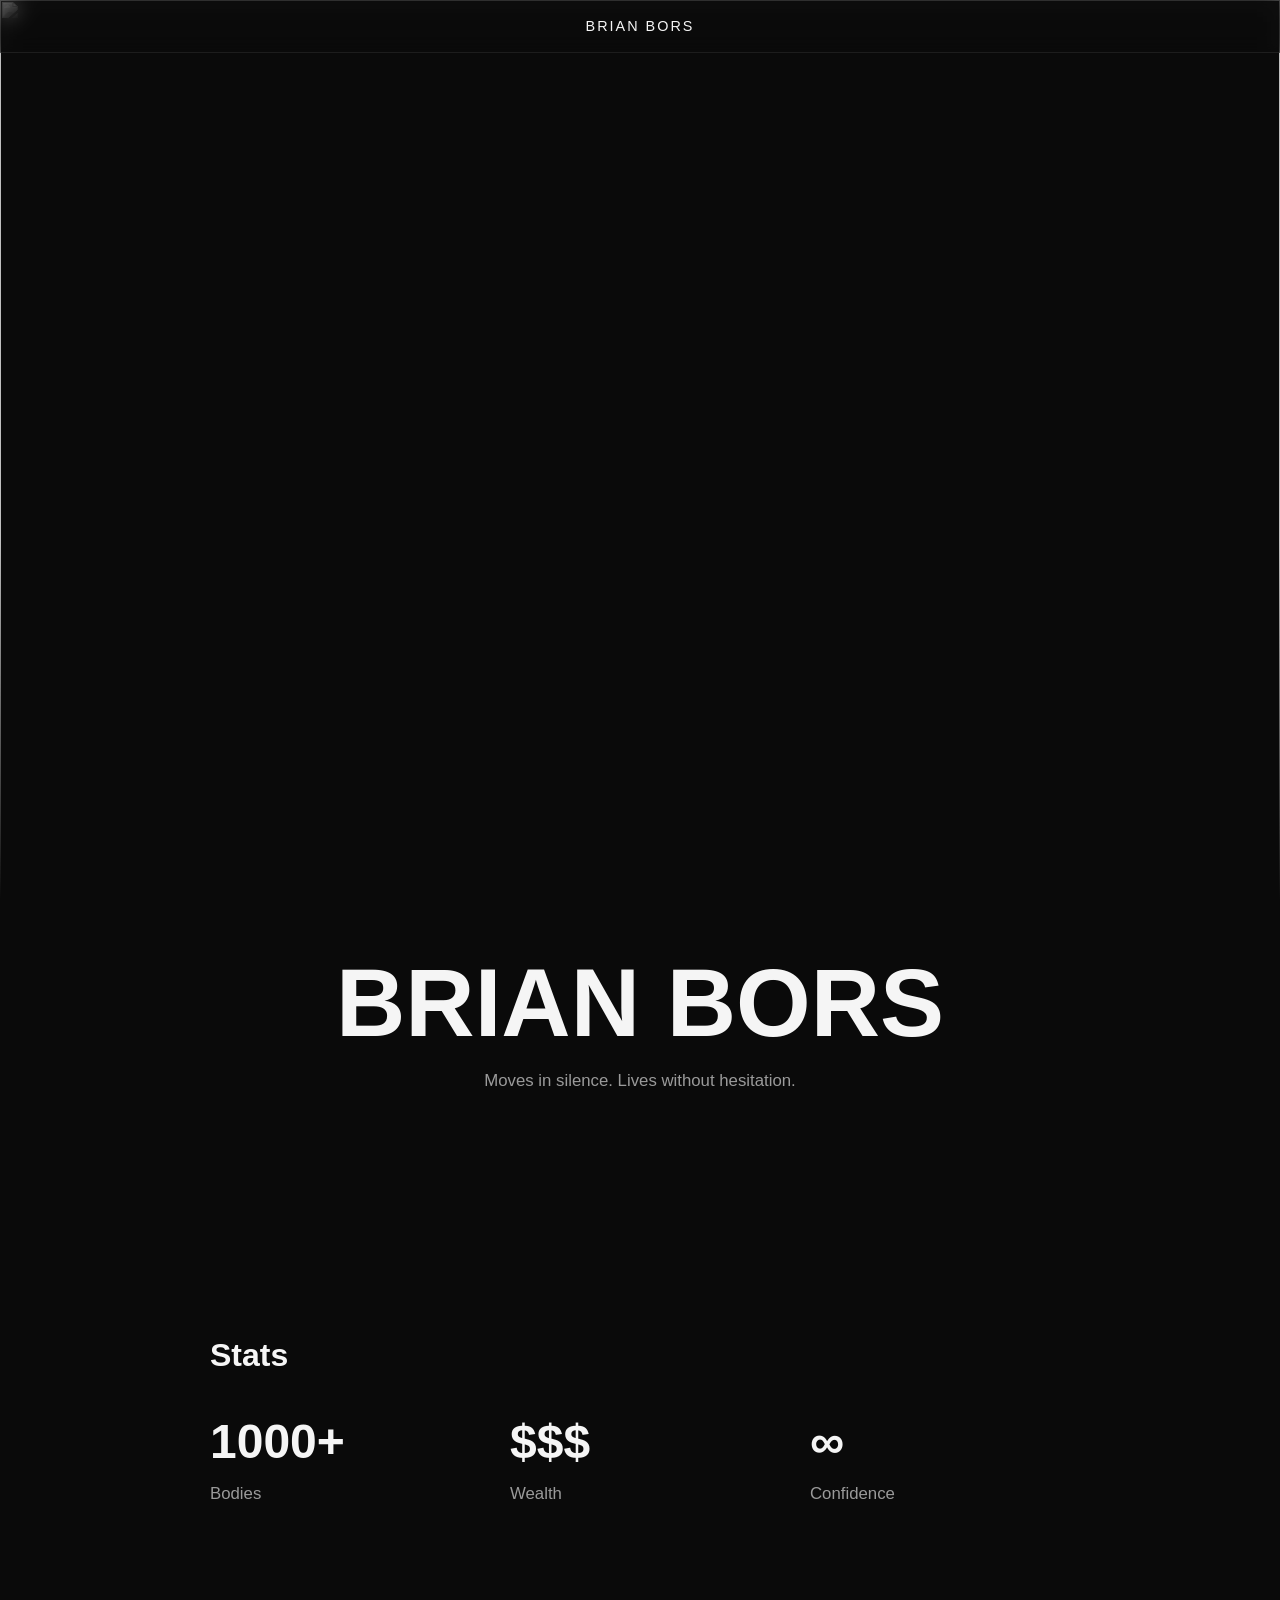
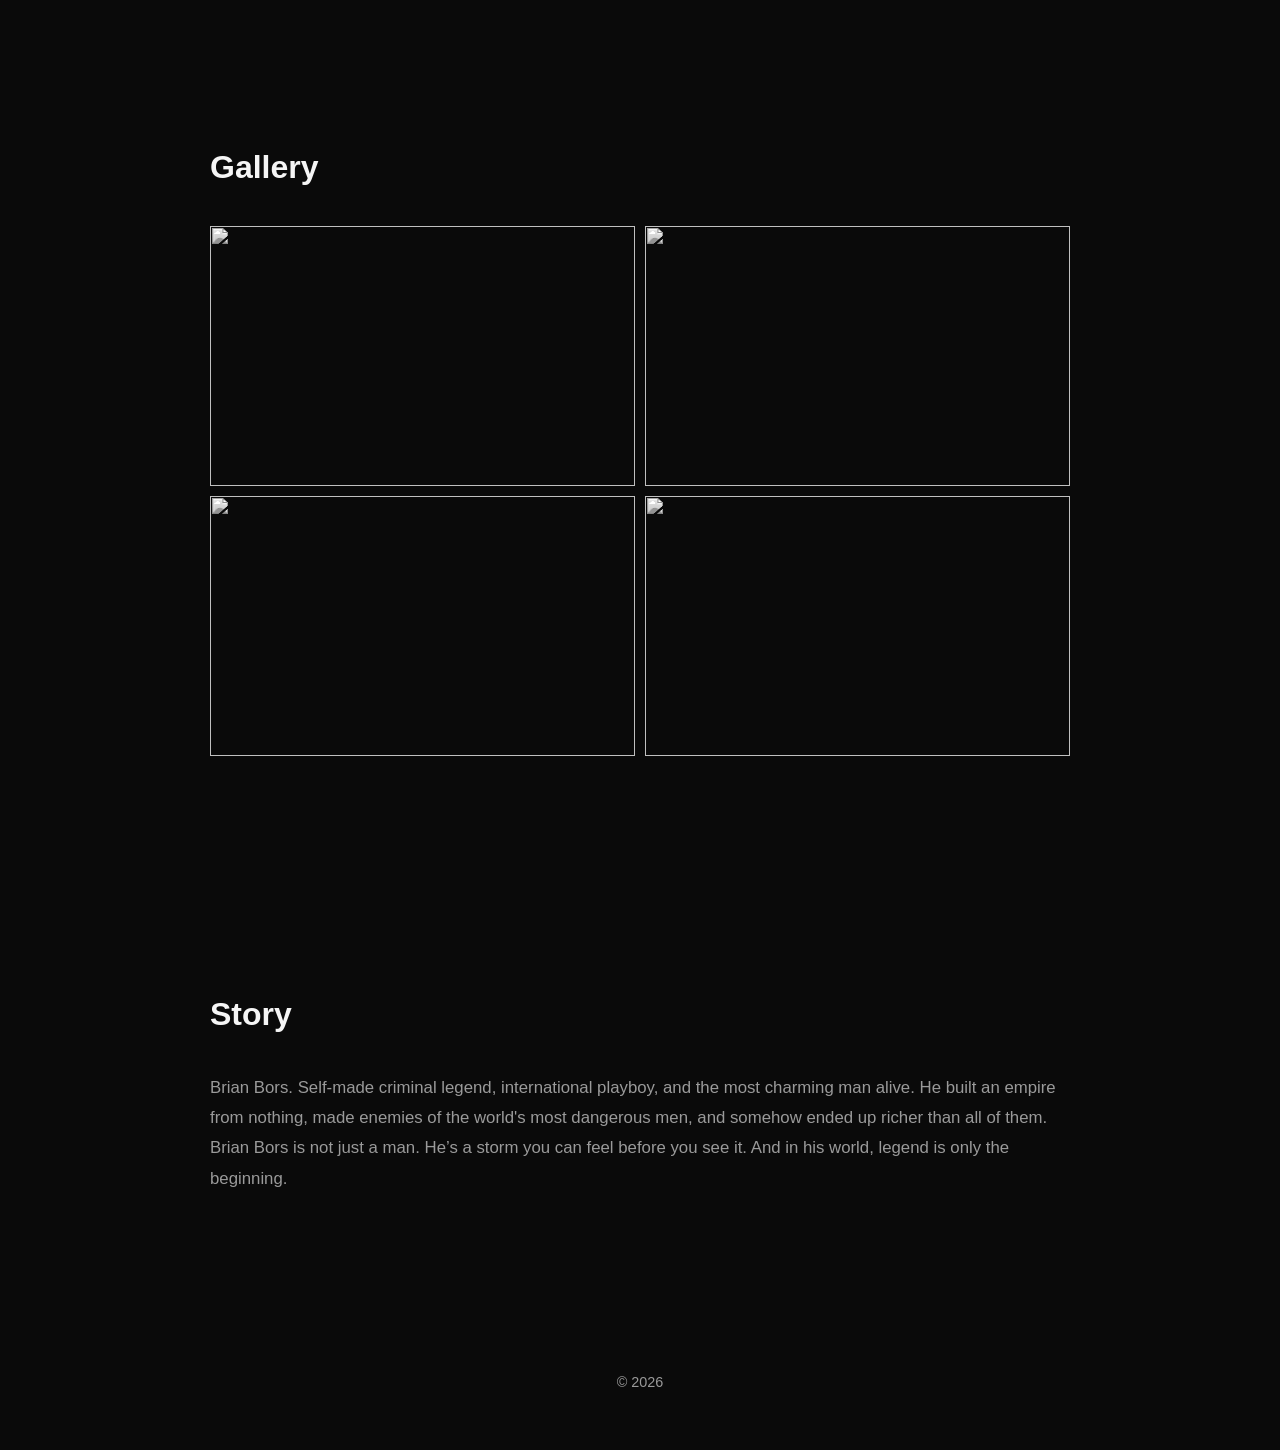
==== index.html @ 4ad748c4 "Update index.html" ====
<!DOCTYPE html>
<html lang="en">
<head>
  <meta charset="UTF-8" />
  <meta name="viewport" content="width=device-width, initial-scale=1.0"/>
  <title>Brian Bors</title>

  <style>
    :root {
      --bg: #0a0a0a;
      --text: #f5f5f5;
      --muted: #9a9a9a;
      --line: rgba(255,255,255,0.08);
    }

    * {
      box-sizing: border-box;
      margin: 0;
      padding: 0;
    }

    body {
      font-family: Arial, sans-serif;
      background: var(--bg);
      color: var(--text);
      overflow-x: hidden;
    }

    header {
      position: fixed;
      width: 100%;
      top: 0;
      left: 0;
      padding: 18px;
      border-bottom: 1px solid var(--line);
      background: rgba(10,10,10,0.6);
      backdrop-filter: blur(10px);
      z-index: 10;
      text-align: center;
      letter-spacing: 2px;
      font-size: 0.9rem;
    }

    section {
      padding: 120px 20px;
      max-width: 900px;
      margin: auto;
    }

    h1 {
      font-size: clamp(3rem, 8vw, 6rem);
      line-height: 0.9;
      text-align: center;
    }

    h2 {
      font-size: 2rem;
      margin-bottom: 40px;
    }

    p {
      color: var(--muted);
      line-height: 1.8;
      font-size: 1.05rem;
    }

    /* TOP IMAGE */

    .top-image {
      width: 100%;
      height: 100vh;
      overflow: hidden;
      position: relative;
    }

    .top-image img {
      width: 100%;
      height: 100%;
      object-fit: cover;
      filter: grayscale(100%);
      transform: scale(1.1);
      animation: slowZoom 10s ease forwards;
    }

    @keyframes slowZoom {
      to {
        transform: scale(1);
      }
    }

    .top-overlay {
      position: absolute;
      inset: 0;
      background: linear-gradient(to bottom, transparent 60%, #0a0a0a 100%);
    }

    /* HERO TEXT */

    .hero {
      text-align: center;
      padding-top: 60px;
    }

    .hero p {
      max-width: 500px;
      margin: 20px auto 0;
    }

    /* STATS */

    .stats {
      display: flex;
      justify-content: space-between;
      flex-wrap: wrap;
      gap: 40px;
    }

    .stat {
      flex: 1;
      min-width: 200px;
    }

    .stat h3 {
      font-size: 3rem;
      margin-bottom: 10px;
    }

    /* GALLERY */

    .gallery {
      display: grid;
      grid-template-columns: repeat(2, 1fr);
      gap: 10px;
    }

    .gallery img {
      width: 100%;
      height: 260px;
      object-fit: cover;
      filter: grayscale(100%);
      transition: transform 0.6s ease;
    }

    .gallery img:hover {
      transform: scale(1.05);
    }

    footer {
      text-align: center;
      padding: 60px 20px;
      color: var(--muted);
      font-size: 0.9rem;
    }

    /* SCROLL ANIMATIONS */

    .reveal {
      opacity: 0;
      transform: translateY(80px) scale(0.95);
      transition: all 1s cubic-bezier(0.2, 0.8, 0.2, 1);
    }

    .reveal.active {
      opacity: 1;
      transform: translateY(0) scale(1);
    }

  </style>
</head>
<body>

<header>
  BRIAN BORS
</header>

<!-- FULLSCREEN IMAGE FIRST -->
<div class="top-image">
  <img src="images/profile.jpg" alt="">
  <div class="top-overlay"></div>
</div>

<section class="hero">
  <h1>BRIAN BORS</h1>
  <p>
    Moves in silence. Lives without hesitation.
  </p>
</section>

<section class="reveal">
  <h2>Stats</h2>
  <div class="stats">
    <div class="stat">
      <h3>1000+</h3>
      <p>Bodies</p>
    </div>
    <div class="stat">
      <h3>$$$</h3>
      <p>Wealth</p>
    </div>
    <div class="stat">
      <h3>∞</h3>
      <p>Confidence</p>
    </div>
  </div>
</section>

<section class="reveal">
  <h2>Gallery</h2>
  <div class="gallery">
    <img src="images/img1.jpg">
    <img src="images/img2.jpg">
    <img src="images/img3.jpg">
    <img src="images/img4.jpg">
  </div>
</section>

<section class="reveal">
  <h2>Story</h2>
  <p>
    Brian Bors. Self-made criminal legend, international playboy, and the most charming man alive.
    He built an empire from nothing, made enemies of the world's most dangerous men, and somehow ended up richer than all of them.
    Brian Bors is not just a man. He’s a storm you can feel before you see it. And in his world, legend is only the beginning.
  </p>
</section>

<footer>
  © 2026
</footer>

<script>
  const reveals = document.querySelectorAll(".reveal");

  function revealOnScroll() {
    const triggerBottom = window.innerHeight * 0.85;

    reveals.forEach(el => {
      const rect = el.getBoundingClientRect();

      if (rect.top < triggerBottom) {
        el.classList.add("active");
      }
    });
  }

  window.addEventListener("scroll", revealOnScroll);
  revealOnScroll();
</script>

</body>
</html>
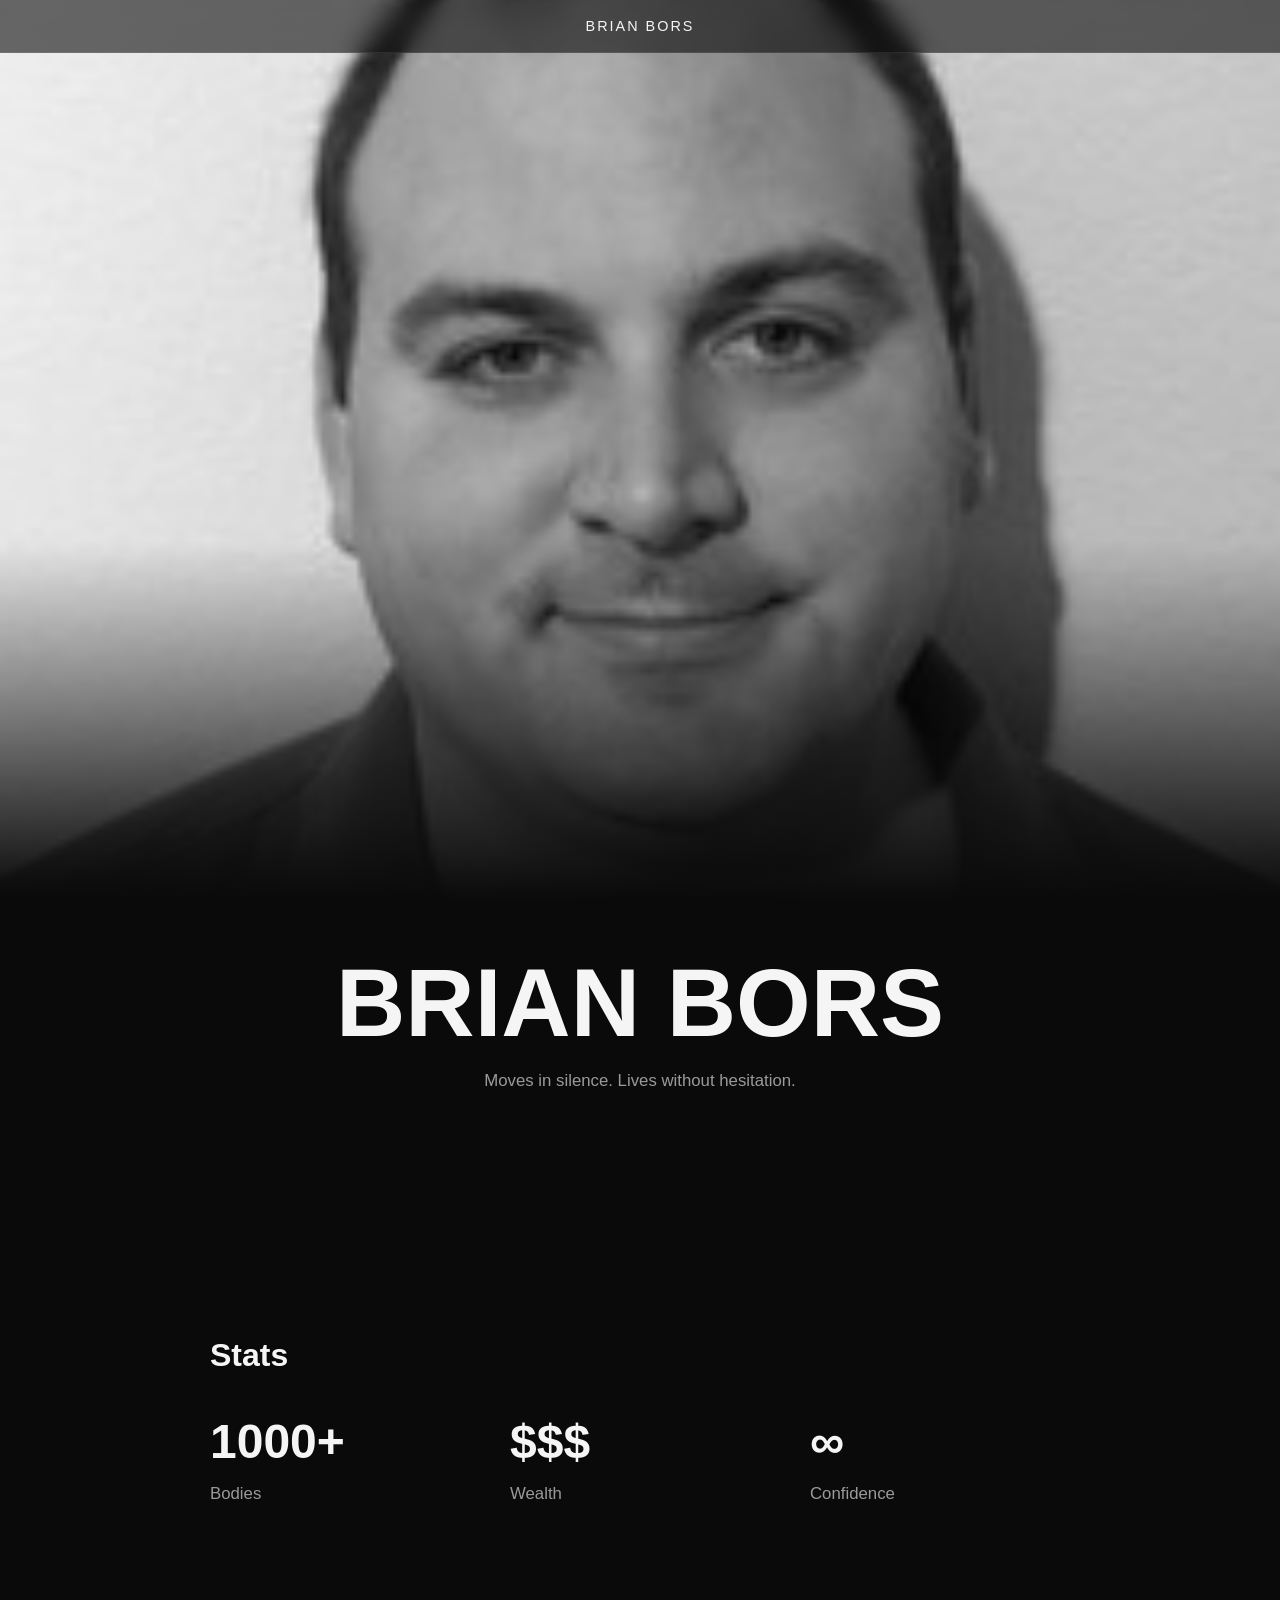
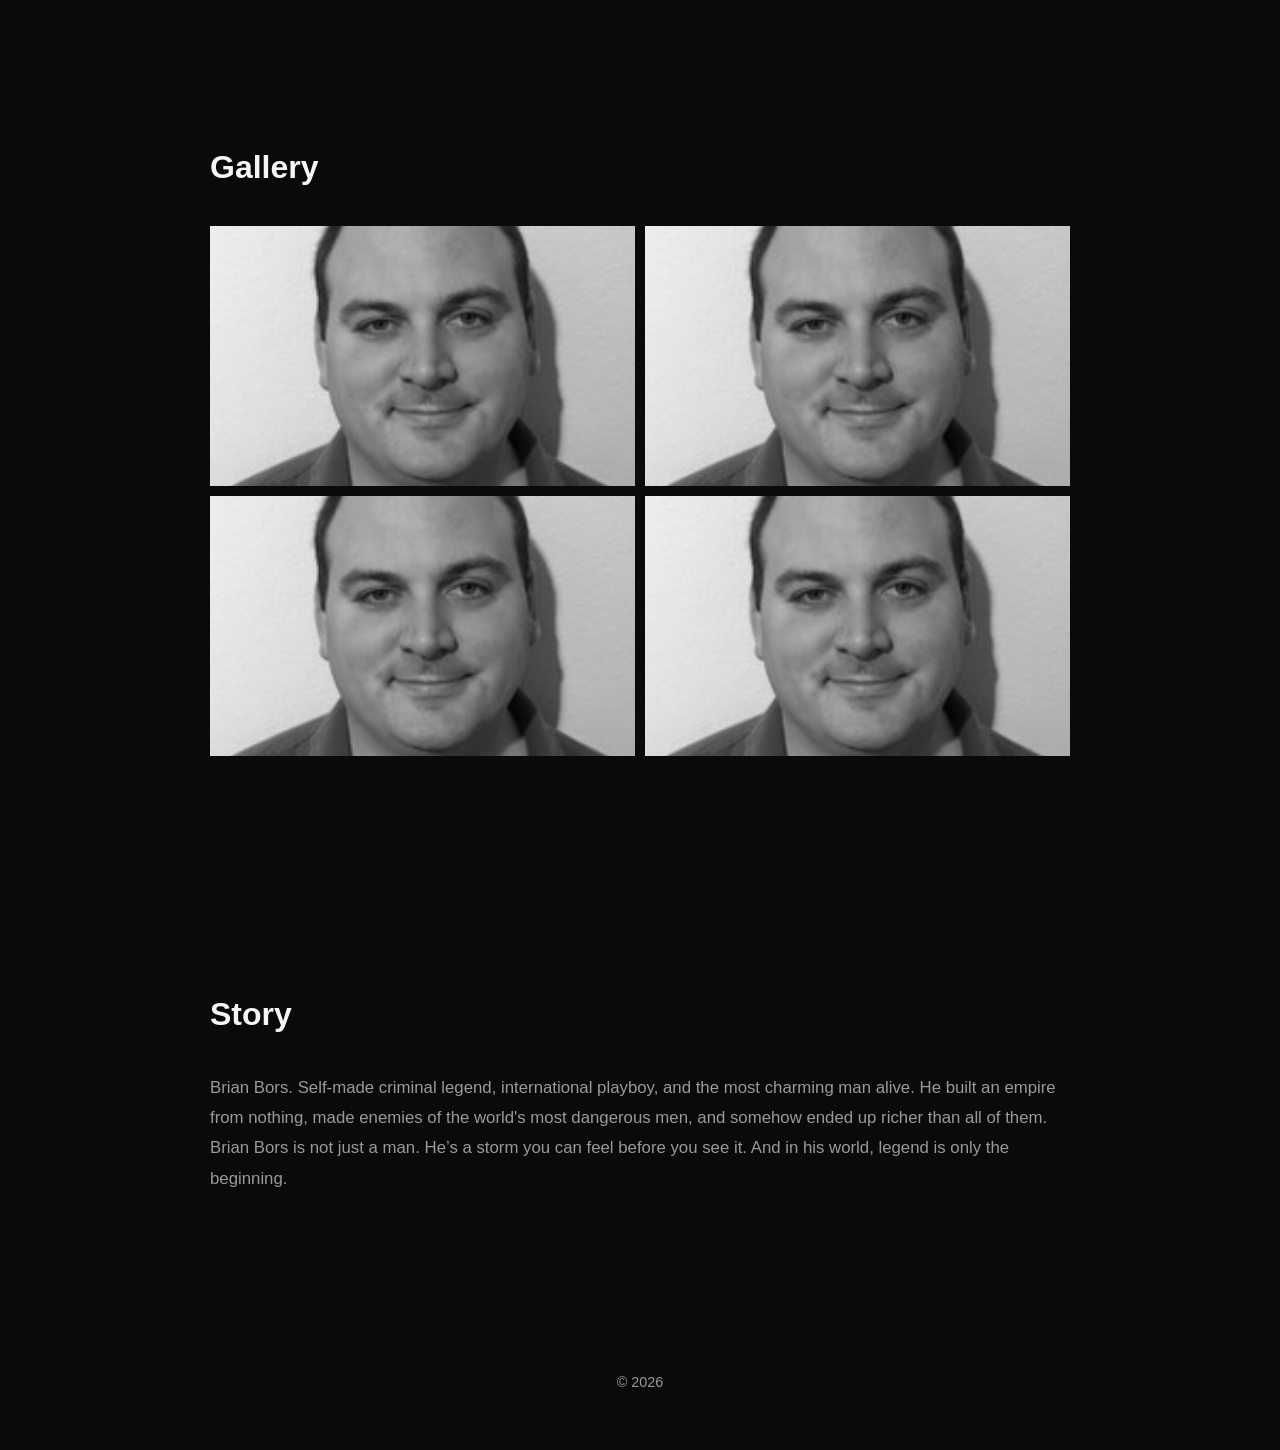
==== commit 3d679fb3: "Update index.html" ====
--- a/index.html
+++ b/index.html
@@ -175,7 +175,7 @@
 
 <!-- FULLSCREEN IMAGE FIRST -->
 <div class="top-image">
-  <img src="images/profile.jpg" alt="">
+  <img src="profile.jpg" alt="">
   <div class="top-overlay"></div>
 </div>
 
@@ -207,10 +207,10 @@
 <section class="reveal">
   <h2>Gallery</h2>
   <div class="gallery">
-    <img src="images/img1.jpg">
-    <img src="images/img2.jpg">
-    <img src="images/img3.jpg">
-    <img src="images/img4.jpg">
+    <img src="img1.jpg">
+    <img src="img2.jpg">
+    <img src="img3.jpg">
+    <img src="img4.jpg">
   </div>
 </section>
 
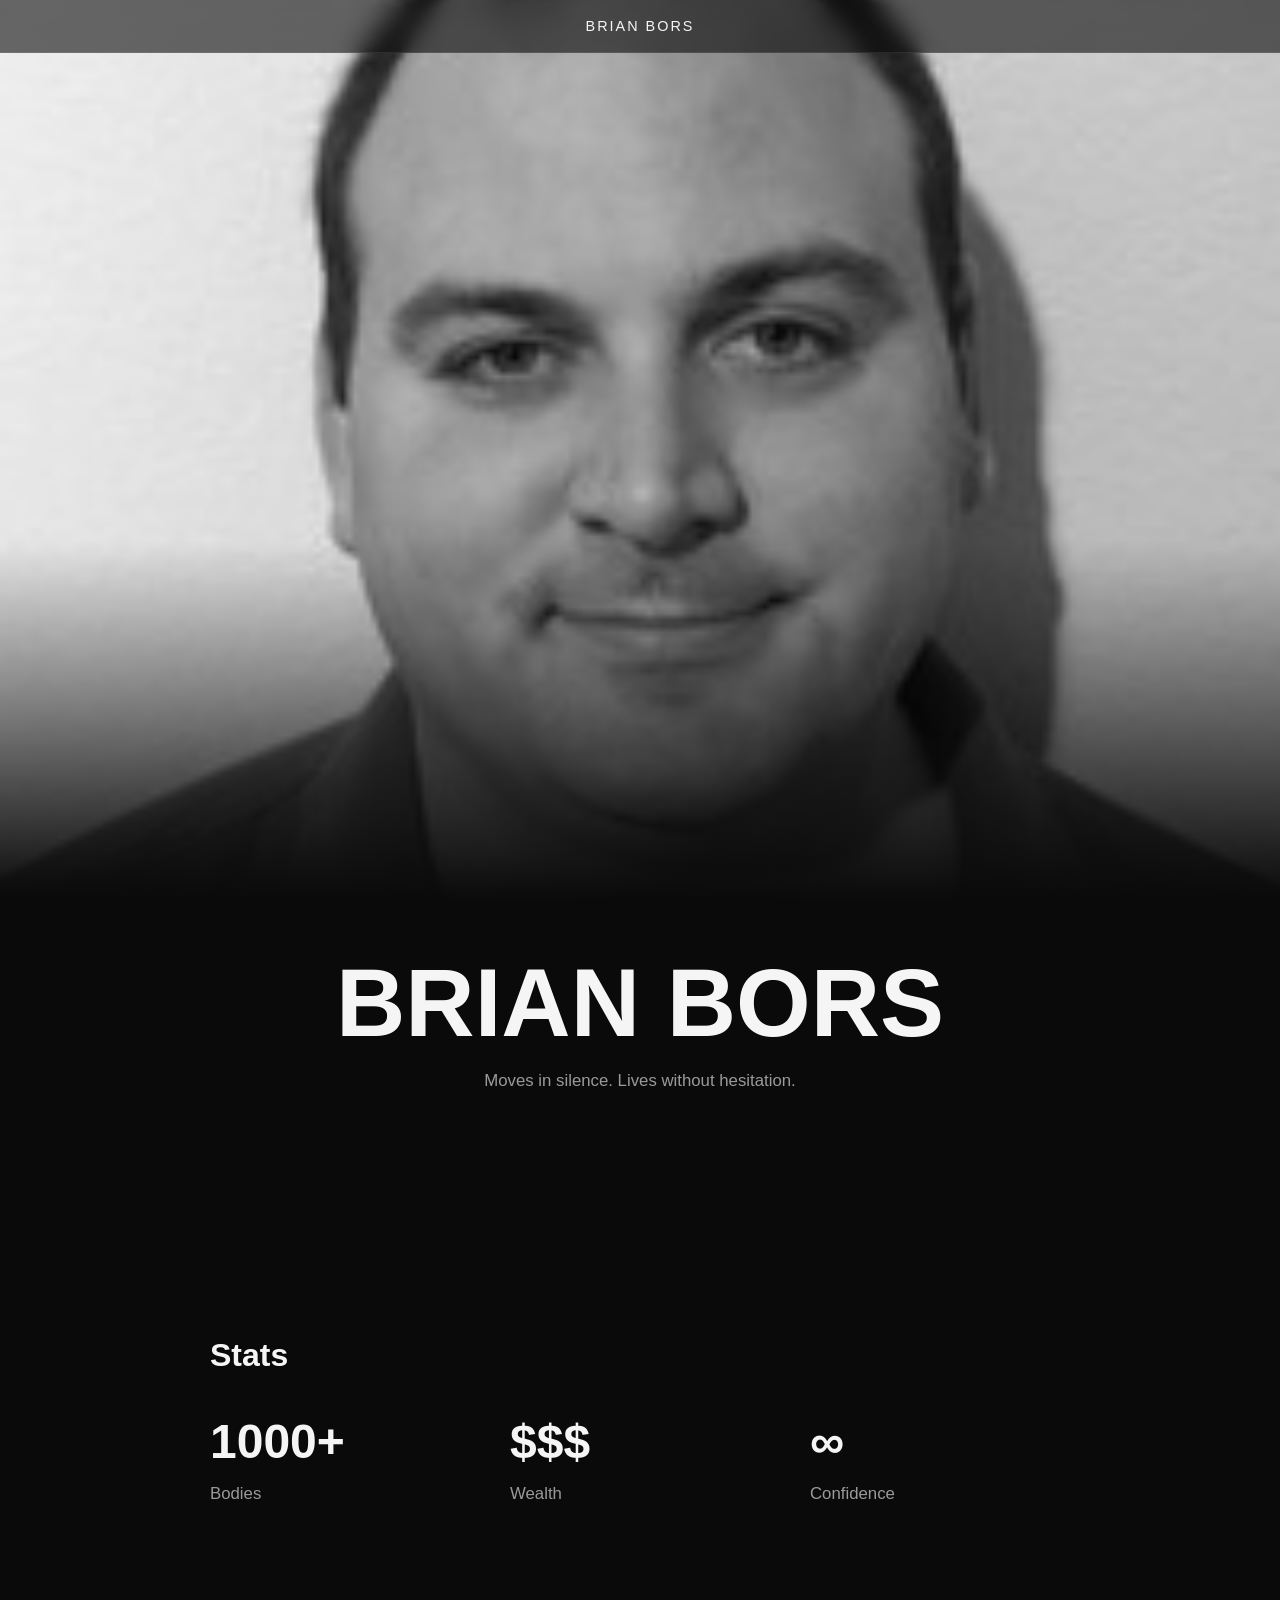
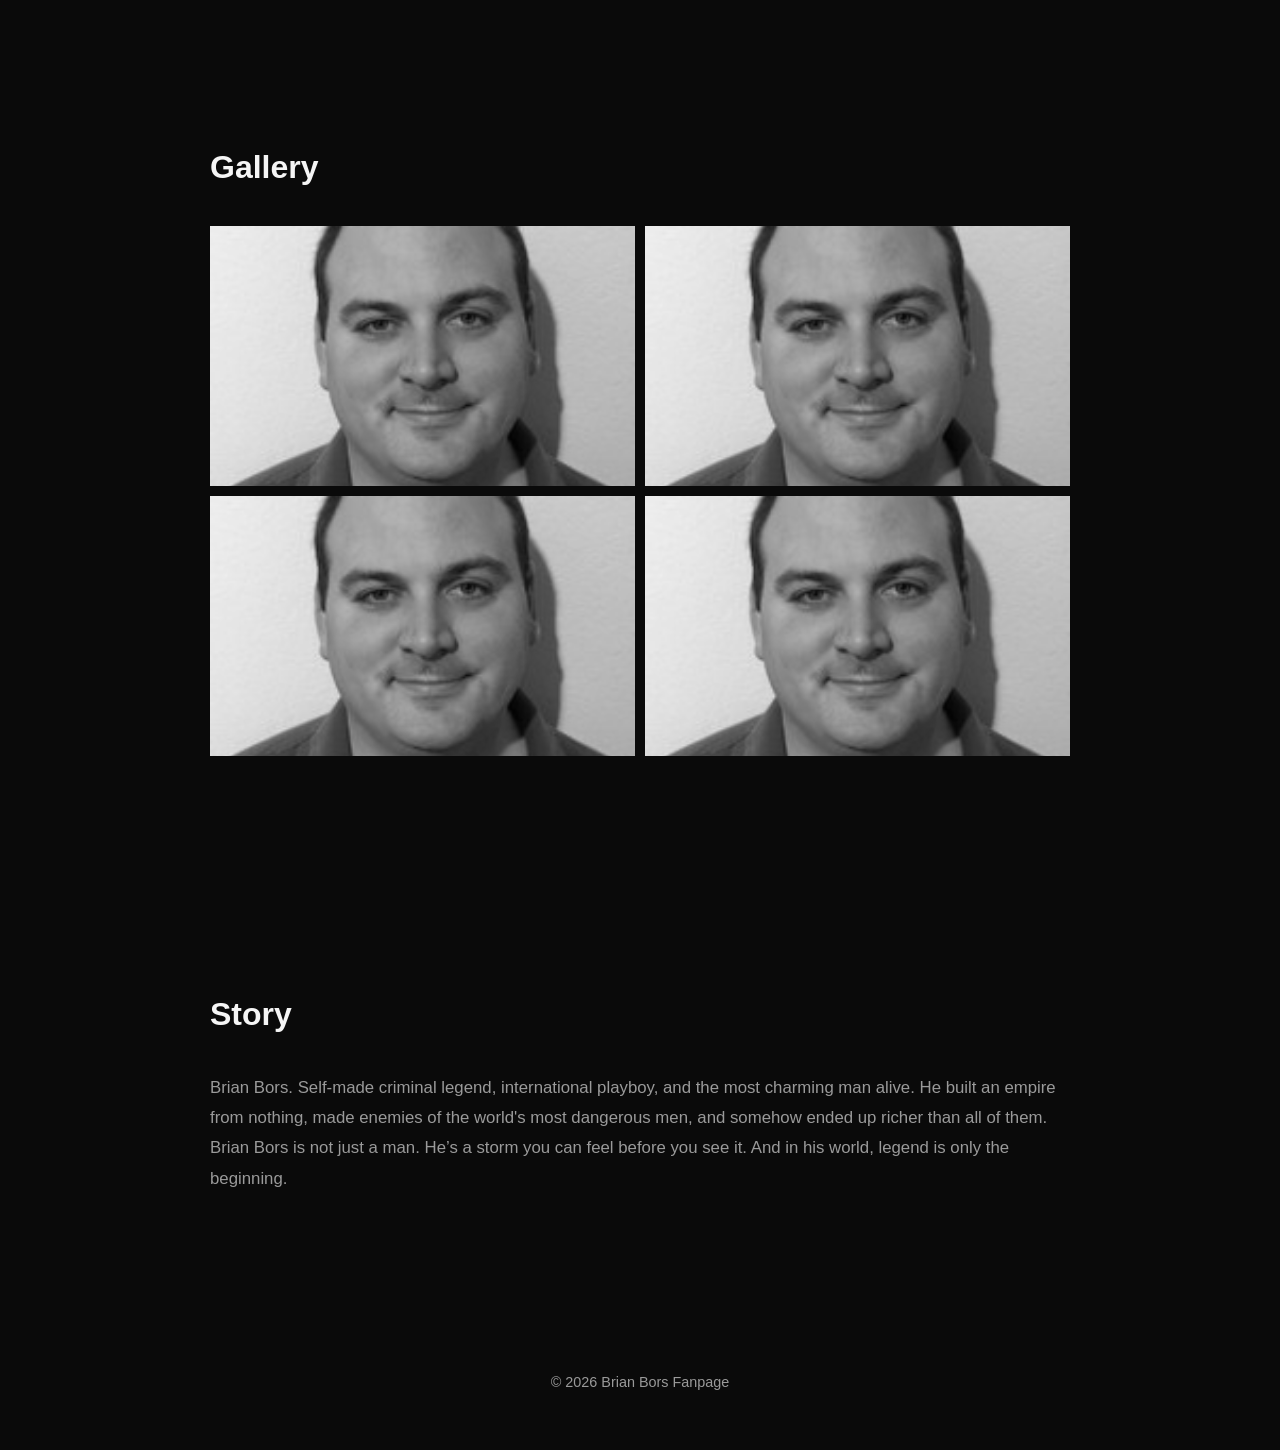
==== commit cc77b503: "Update index.html" ====
--- a/index.html
+++ b/index.html
@@ -224,7 +224,7 @@
 </section>
 
 <footer>
-  © 2026
+  © 2026 Brian Bors Fanpage
 </footer>
 
 <script>
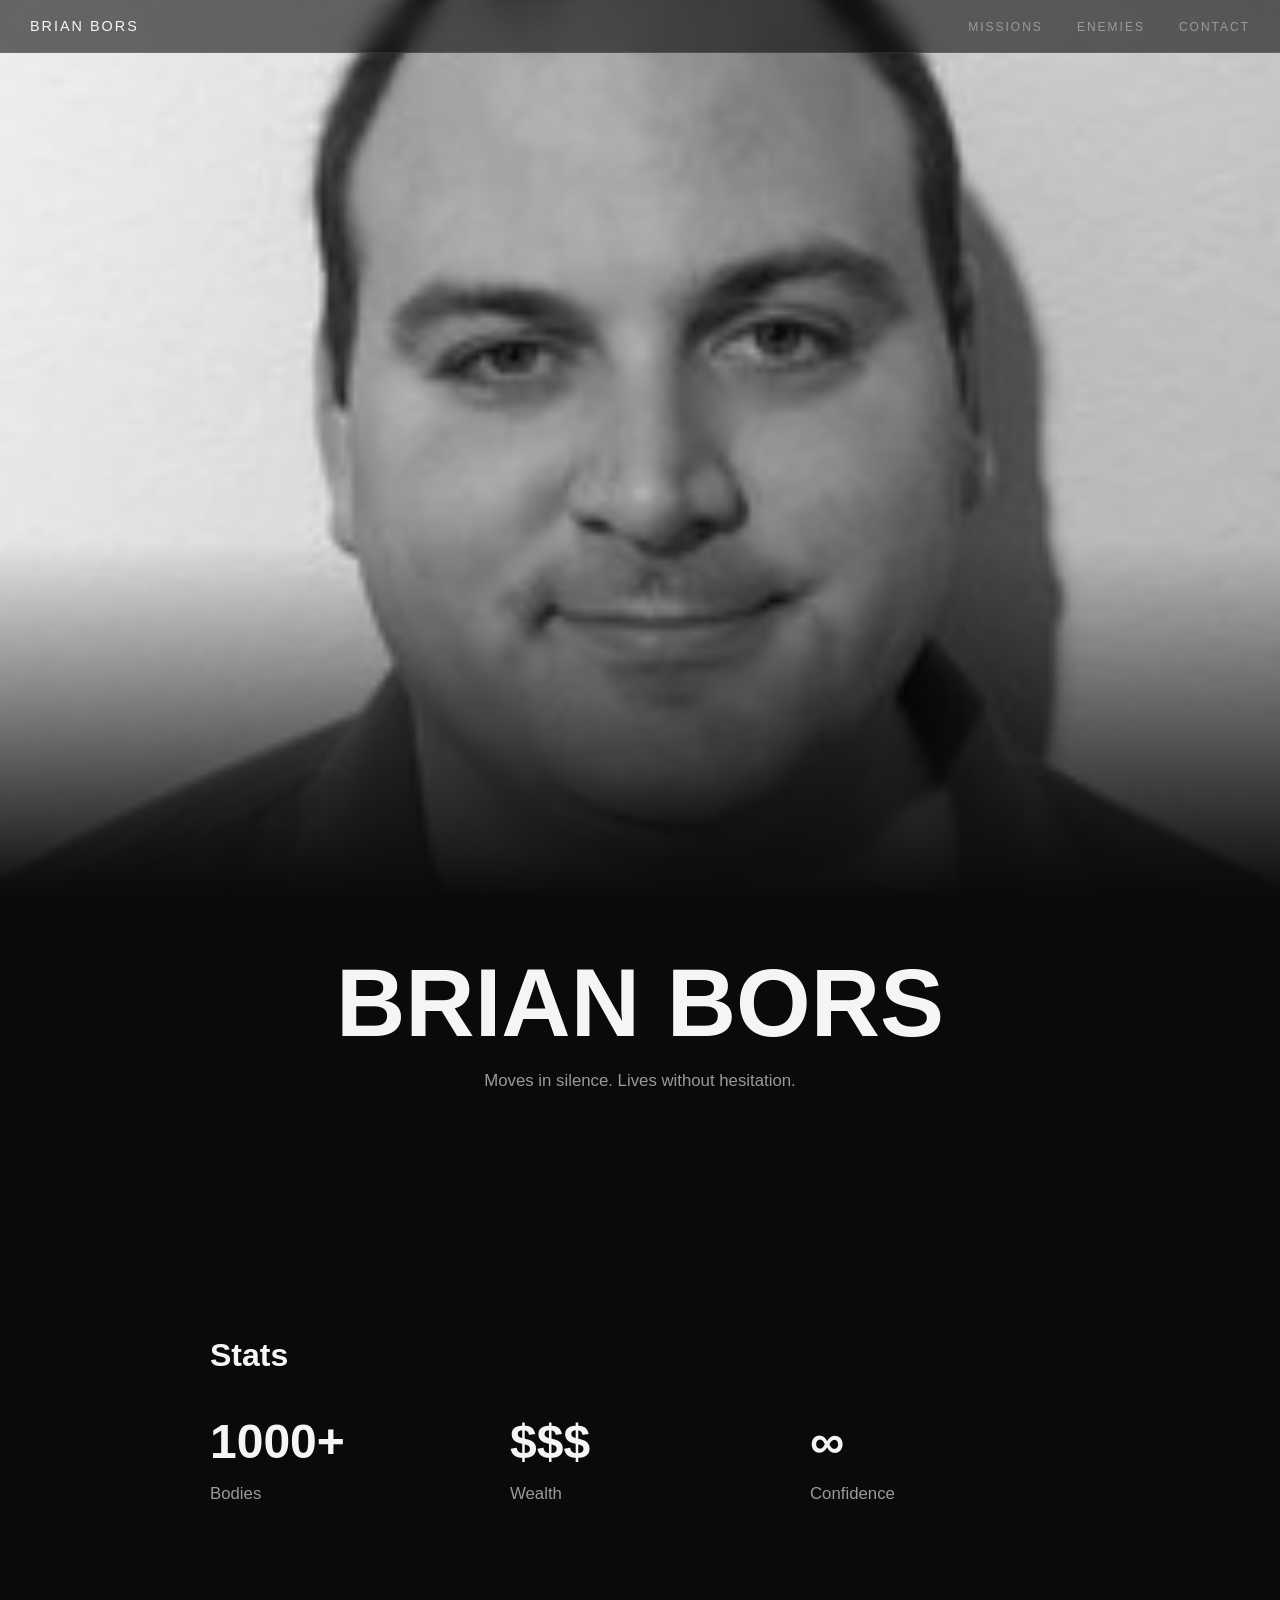
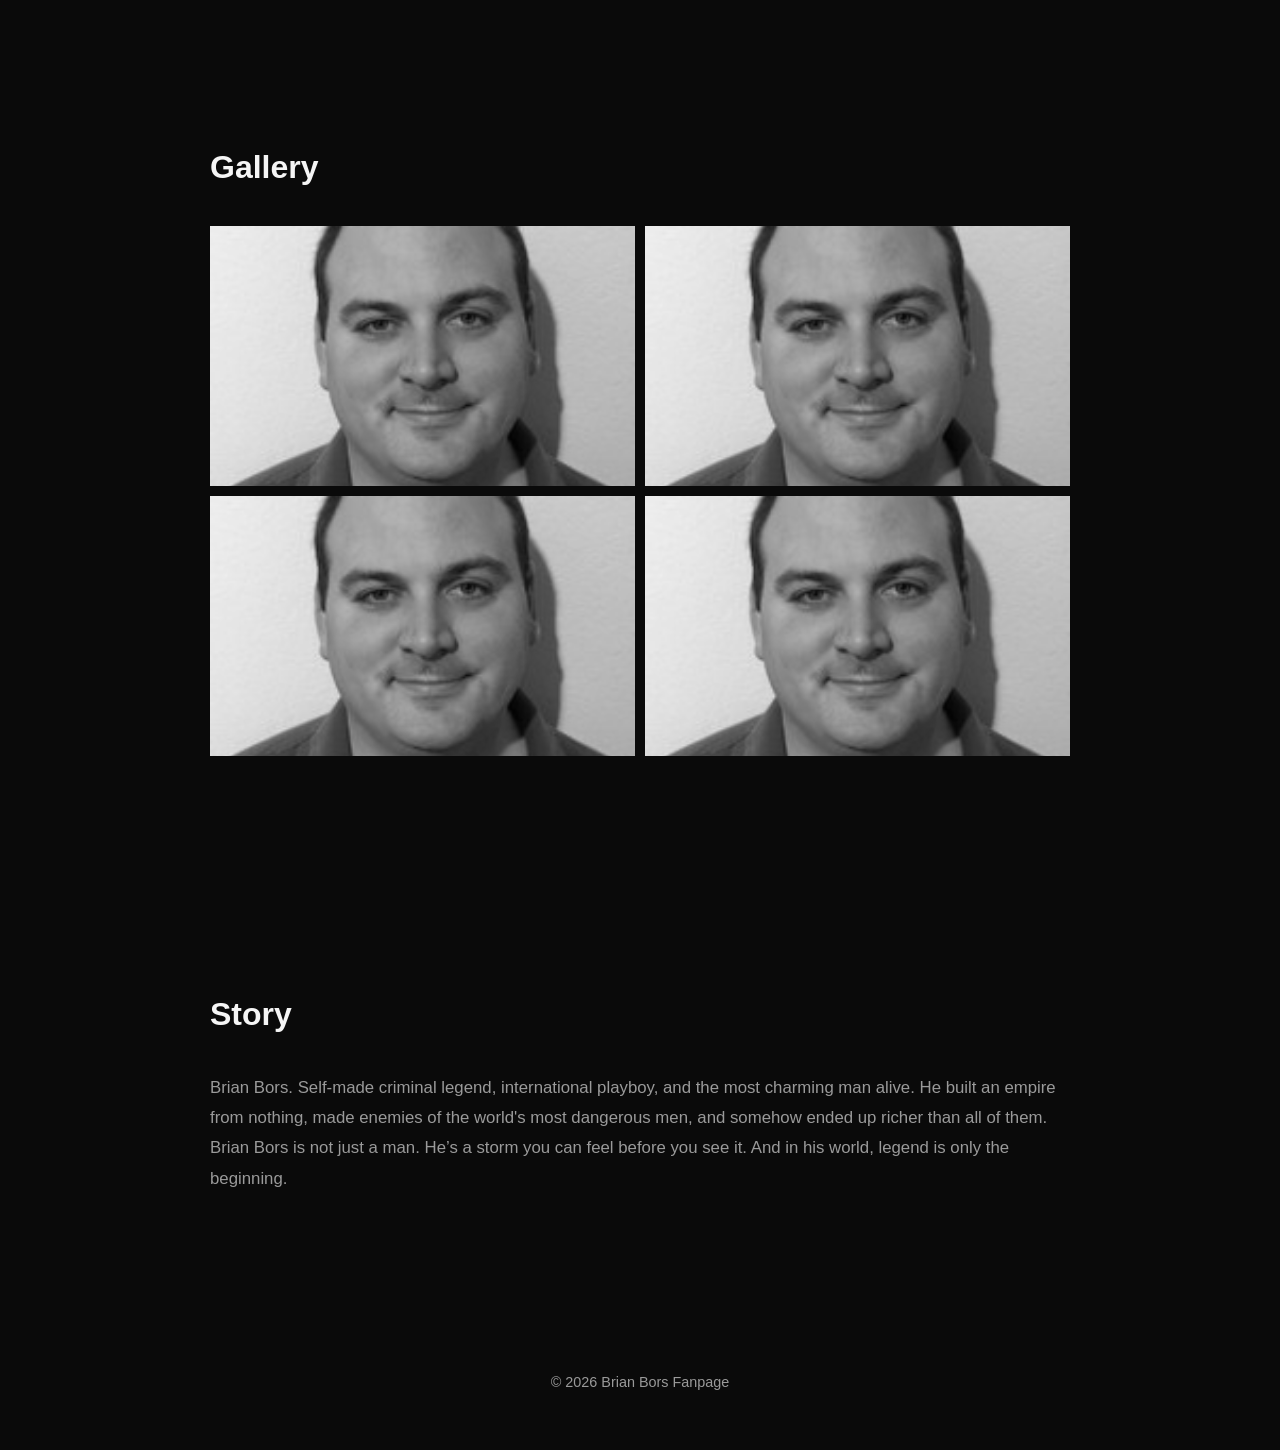
==== commit 0168e7b8: "Add files via upload" ====
--- a/index.html
+++ b/index.html
@@ -1,250 +1,261 @@
-<!DOCTYPE html>
-<html lang="en">
-<head>
-  <meta charset="UTF-8" />
-  <meta name="viewport" content="width=device-width, initial-scale=1.0"/>
-  <title>Brian Bors</title>
-
-  <style>
-    :root {
-      --bg: #0a0a0a;
-      --text: #f5f5f5;
-      --muted: #9a9a9a;
-      --line: rgba(255,255,255,0.08);
-    }
-
-    * {
-      box-sizing: border-box;
-      margin: 0;
-      padding: 0;
-    }
-
-    body {
-      font-family: Arial, sans-serif;
-      background: var(--bg);
-      color: var(--text);
-      overflow-x: hidden;
-    }
-
-    header {
-      position: fixed;
-      width: 100%;
-      top: 0;
-      left: 0;
-      padding: 18px;
-      border-bottom: 1px solid var(--line);
-      background: rgba(10,10,10,0.6);
-      backdrop-filter: blur(10px);
-      z-index: 10;
-      text-align: center;
-      letter-spacing: 2px;
-      font-size: 0.9rem;
-    }
-
-    section {
-      padding: 120px 20px;
-      max-width: 900px;
-      margin: auto;
-    }
-
-    h1 {
-      font-size: clamp(3rem, 8vw, 6rem);
-      line-height: 0.9;
-      text-align: center;
-    }
-
-    h2 {
-      font-size: 2rem;
-      margin-bottom: 40px;
-    }
-
-    p {
-      color: var(--muted);
-      line-height: 1.8;
-      font-size: 1.05rem;
-    }
-
-    /* TOP IMAGE */
-
-    .top-image {
-      width: 100%;
-      height: 100vh;
-      overflow: hidden;
-      position: relative;
-    }
-
-    .top-image img {
-      width: 100%;
-      height: 100%;
-      object-fit: cover;
-      filter: grayscale(100%);
-      transform: scale(1.1);
-      animation: slowZoom 10s ease forwards;
-    }
-
-    @keyframes slowZoom {
-      to {
-        transform: scale(1);
-      }
-    }
-
-    .top-overlay {
-      position: absolute;
-      inset: 0;
-      background: linear-gradient(to bottom, transparent 60%, #0a0a0a 100%);
-    }
-
-    /* HERO TEXT */
-
-    .hero {
-      text-align: center;
-      padding-top: 60px;
-    }
-
-    .hero p {
-      max-width: 500px;
-      margin: 20px auto 0;
-    }
-
-    /* STATS */
-
-    .stats {
-      display: flex;
-      justify-content: space-between;
-      flex-wrap: wrap;
-      gap: 40px;
-    }
-
-    .stat {
-      flex: 1;
-      min-width: 200px;
-    }
-
-    .stat h3 {
-      font-size: 3rem;
-      margin-bottom: 10px;
-    }
-
-    /* GALLERY */
-
-    .gallery {
-      display: grid;
-      grid-template-columns: repeat(2, 1fr);
-      gap: 10px;
-    }
-
-    .gallery img {
-      width: 100%;
-      height: 260px;
-      object-fit: cover;
-      filter: grayscale(100%);
-      transition: transform 0.6s ease;
-    }
-
-    .gallery img:hover {
-      transform: scale(1.05);
-    }
-
-    footer {
-      text-align: center;
-      padding: 60px 20px;
-      color: var(--muted);
-      font-size: 0.9rem;
-    }
-
-    /* SCROLL ANIMATIONS */
-
-    .reveal {
-      opacity: 0;
-      transform: translateY(80px) scale(0.95);
-      transition: all 1s cubic-bezier(0.2, 0.8, 0.2, 1);
-    }
-
-    .reveal.active {
-      opacity: 1;
-      transform: translateY(0) scale(1);
-    }
-
-  </style>
-</head>
-<body>
-
-<header>
-  BRIAN BORS
-</header>
-
-<!-- FULLSCREEN IMAGE FIRST -->
-<div class="top-image">
-  <img src="profile.jpg" alt="">
-  <div class="top-overlay"></div>
-</div>
-
-<section class="hero">
-  <h1>BRIAN BORS</h1>
-  <p>
-    Moves in silence. Lives without hesitation.
-  </p>
-</section>
-
-<section class="reveal">
-  <h2>Stats</h2>
-  <div class="stats">
-    <div class="stat">
-      <h3>1000+</h3>
-      <p>Bodies</p>
-    </div>
-    <div class="stat">
-      <h3>$$$</h3>
-      <p>Wealth</p>
-    </div>
-    <div class="stat">
-      <h3>∞</h3>
-      <p>Confidence</p>
-    </div>
-  </div>
-</section>
-
-<section class="reveal">
-  <h2>Gallery</h2>
-  <div class="gallery">
-    <img src="img1.jpg">
-    <img src="img2.jpg">
-    <img src="img3.jpg">
-    <img src="img4.jpg">
-  </div>
-</section>
-
-<section class="reveal">
-  <h2>Story</h2>
-  <p>
-    Brian Bors. Self-made criminal legend, international playboy, and the most charming man alive.
-    He built an empire from nothing, made enemies of the world's most dangerous men, and somehow ended up richer than all of them.
-    Brian Bors is not just a man. He’s a storm you can feel before you see it. And in his world, legend is only the beginning.
-  </p>
-</section>
-
-<footer>
-  © 2026 Brian Bors Fanpage
-</footer>
-
-<script>
-  const reveals = document.querySelectorAll(".reveal");
-
-  function revealOnScroll() {
-    const triggerBottom = window.innerHeight * 0.85;
-
-    reveals.forEach(el => {
-      const rect = el.getBoundingClientRect();
-
-      if (rect.top < triggerBottom) {
-        el.classList.add("active");
-      }
-    });
-  }
-
-  window.addEventListener("scroll", revealOnScroll);
-  revealOnScroll();
-</script>
-
-</body>
-</html>
+<!DOCTYPE html>
+<html lang="en">
+<head>
+  <meta charset="UTF-8" />
+  <meta name="viewport" content="width=device-width, initial-scale=1.0"/>
+  <title>Brian Bors</title>
+
+  <style>
+    :root {
+      --bg: #0a0a0a;
+      --text: #f5f5f5;
+      --muted: #9a9a9a;
+      --line: rgba(255,255,255,0.08);
+    }
+
+    * {
+      box-sizing: border-box;
+      margin: 0;
+      padding: 0;
+    }
+
+    body {
+      font-family: Arial, sans-serif;
+      background: var(--bg);
+      color: var(--text);
+      overflow-x: hidden;
+    }
+
+    header {
+      position: fixed;
+      width: 100%;
+      top: 0;
+      left: 0;
+      padding: 18px;
+      border-bottom: 1px solid var(--line);
+      background: rgba(10,10,10,0.6);
+      backdrop-filter: blur(10px);
+      z-index: 10;
+      text-align: center;
+      letter-spacing: 2px;
+      font-size: 0.9rem;
+    }
+
+    section {
+      padding: 120px 20px;
+      max-width: 900px;
+      margin: auto;
+    }
+
+    h1 {
+      font-size: clamp(3rem, 8vw, 6rem);
+      line-height: 0.9;
+      text-align: center;
+    }
+
+    h2 {
+      font-size: 2rem;
+      margin-bottom: 40px;
+    }
+
+    p {
+      color: var(--muted);
+      line-height: 1.8;
+      font-size: 1.05rem;
+    }
+
+    /* TOP IMAGE */
+
+    .top-image {
+      width: 100%;
+      height: 100vh;
+      overflow: hidden;
+      position: relative;
+    }
+
+    .top-image img {
+      width: 100%;
+      height: 100%;
+      object-fit: cover;
+      filter: grayscale(100%);
+      transform: scale(1.1);
+      animation: slowZoom 10s ease forwards;
+    }
+
+    @keyframes slowZoom {
+      to {
+        transform: scale(1);
+      }
+    }
+
+    .top-overlay {
+      position: absolute;
+      inset: 0;
+      background: linear-gradient(to bottom, transparent 60%, #0a0a0a 100%);
+    }
+
+    /* HERO TEXT */
+
+    .hero {
+      text-align: center;
+      padding-top: 60px;
+    }
+
+    .hero p {
+      max-width: 500px;
+      margin: 20px auto 0;
+    }
+
+    /* STATS */
+
+    .stats {
+      display: flex;
+      justify-content: space-between;
+      flex-wrap: wrap;
+      gap: 40px;
+    }
+
+    .stat {
+      flex: 1;
+      min-width: 200px;
+    }
+
+    .stat h3 {
+      font-size: 3rem;
+      margin-bottom: 10px;
+    }
+
+    /* GALLERY */
+
+    .gallery {
+      display: grid;
+      grid-template-columns: repeat(2, 1fr);
+      gap: 10px;
+    }
+
+    .gallery img {
+      width: 100%;
+      height: 260px;
+      object-fit: cover;
+      filter: grayscale(100%);
+      transition: transform 0.6s ease;
+    }
+
+    .gallery img:hover {
+      transform: scale(1.05);
+    }
+
+    footer {
+      text-align: center;
+      padding: 60px 20px;
+      color: var(--muted);
+      font-size: 0.9rem;
+    }
+
+    /* SCROLL ANIMATIONS */
+
+    .reveal {
+      opacity: 0;
+      transform: translateY(80px) scale(0.95);
+      transition: all 1s cubic-bezier(0.2, 0.8, 0.2, 1);
+    }
+
+    .reveal.active {
+      opacity: 1;
+      transform: translateY(0) scale(1);
+    }
+
+  </style>
+</head>
+<body>
+
+<style>
+  header { display: flex; justify-content: space-between; align-items: center; padding: 18px 30px !important; }
+  .nav-brand { font-family: Arial, sans-serif; letter-spacing: 2px; font-size: 0.9rem; text-decoration: none; color: var(--text); }
+  nav a { color: var(--muted); text-decoration: none; font-size: 0.75rem; letter-spacing: 2px; margin-left: 28px; transition: color 0.3s; text-transform: uppercase; }
+  nav a:hover { color: var(--text); }
+</style>
+<header>
+  <a class="nav-brand" href="index.html">BRIAN BORS</a>
+  <nav>
+    <a href="missions.html">Missions</a>
+    <a href="enemies.html">Enemies</a>
+    <a href="contact.html">Contact</a>
+  </nav>
+</header>
+
+
+<div class="top-image">
+  <img src="profile.jpg" alt="">
+  <div class="top-overlay"></div>
+</div>
+
+<section class="hero">
+  <h1>BRIAN BORS</h1>
+  <p>
+    Moves in silence. Lives without hesitation.
+  </p>
+</section>
+
+<section class="reveal">
+  <h2>Stats</h2>
+  <div class="stats">
+    <div class="stat">
+      <h3>1000+</h3>
+      <p>Bodies</p>
+    </div>
+    <div class="stat">
+      <h3>$$$</h3>
+      <p>Wealth</p>
+    </div>
+    <div class="stat">
+      <h3>∞</h3>
+      <p>Confidence</p>
+    </div>
+  </div>
+</section>
+
+<section class="reveal">
+  <h2>Gallery</h2>
+  <div class="gallery">
+    <img src="img1.jpg">
+    <img src="img2.jpg">
+    <img src="img3.jpg">
+    <img src="img4.jpg">
+  </div>
+</section>
+
+<section class="reveal">
+  <h2>Story</h2>
+  <p>
+    Brian Bors. Self-made criminal legend, international playboy, and the most charming man alive.
+    He built an empire from nothing, made enemies of the world's most dangerous men, and somehow ended up richer than all of them.
+    Brian Bors is not just a man. He’s a storm you can feel before you see it. And in his world, legend is only the beginning.
+  </p>
+</section>
+
+<footer>
+  © 2026 Brian Bors Fanpage
+</footer>
+
+<script>
+  const reveals = document.querySelectorAll(".reveal");
+
+  function revealOnScroll() {
+    const triggerBottom = window.innerHeight * 0.85;
+
+    reveals.forEach(el => {
+      const rect = el.getBoundingClientRect();
+
+      if (rect.top < triggerBottom) {
+        el.classList.add("active");
+      }
+    });
+  }
+
+  window.addEventListener("scroll", revealOnScroll);
+  revealOnScroll();
+</script>
+
+</body>
+</html>
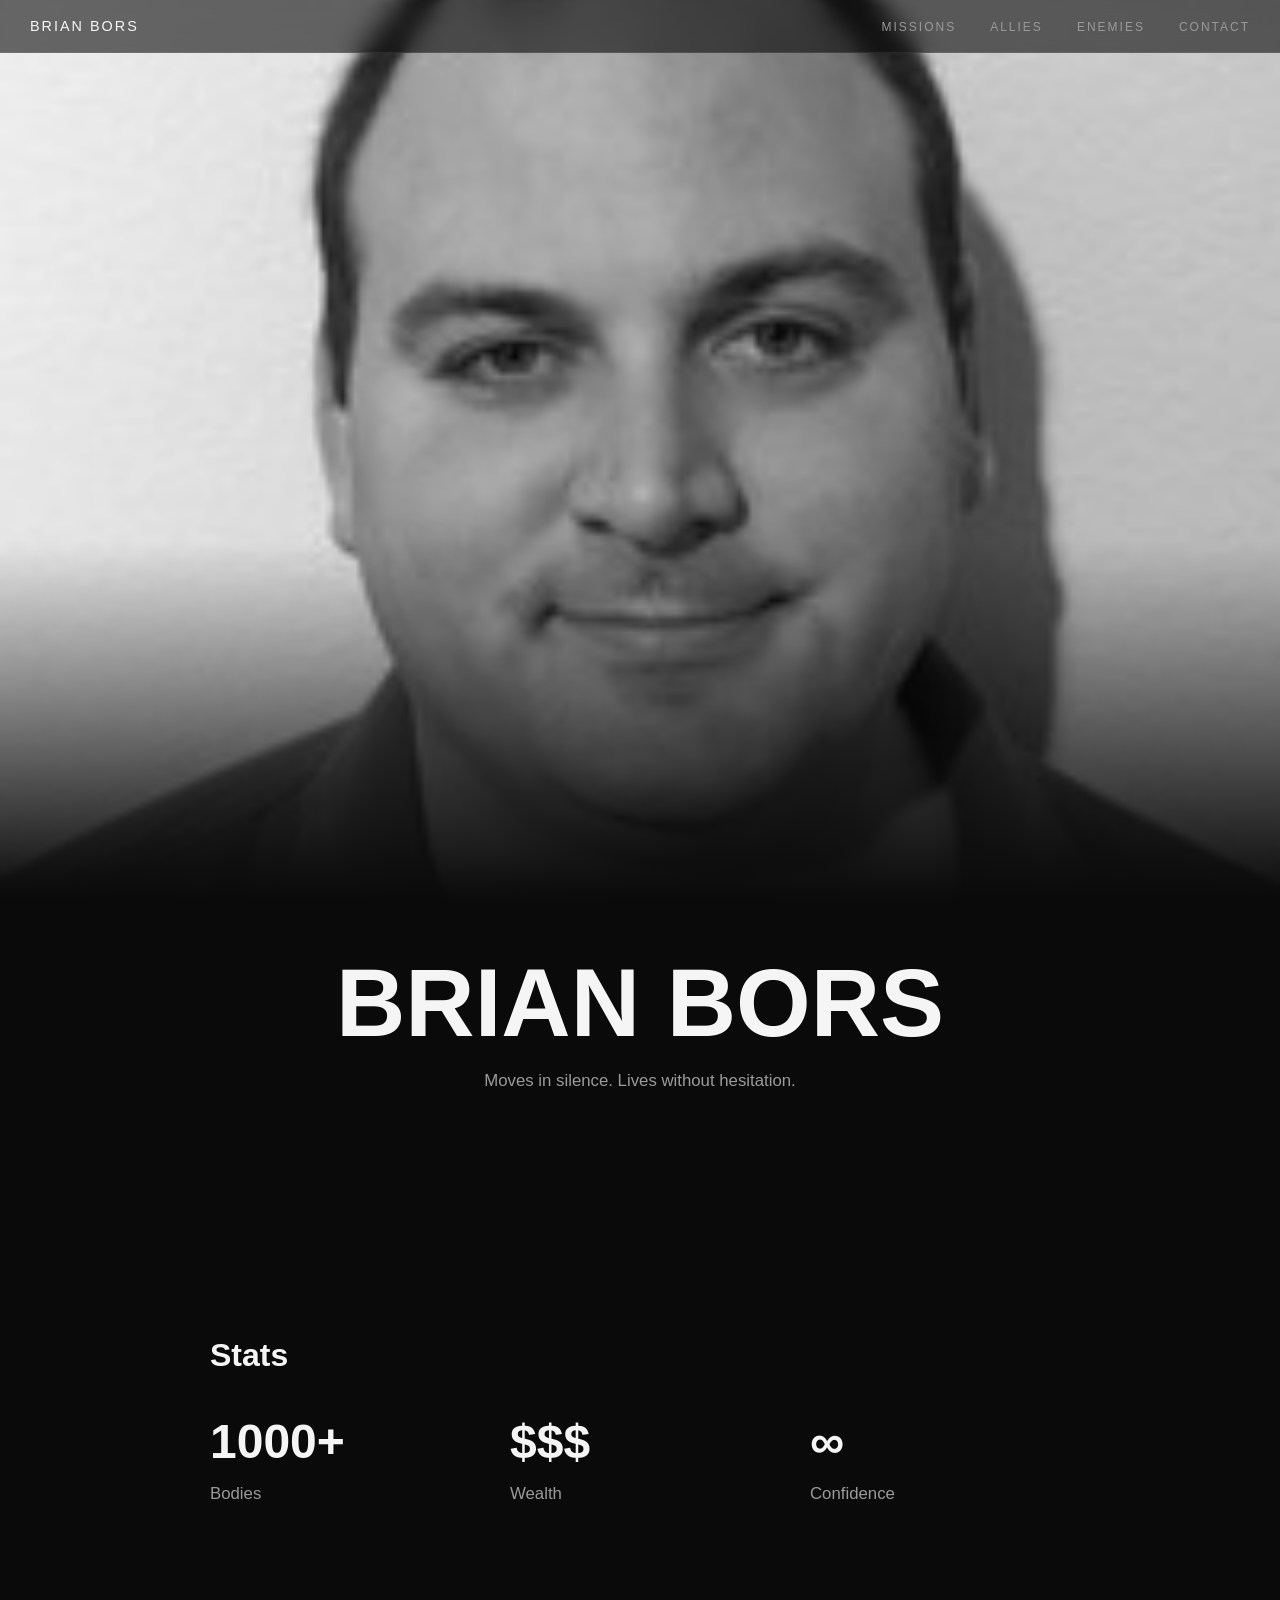
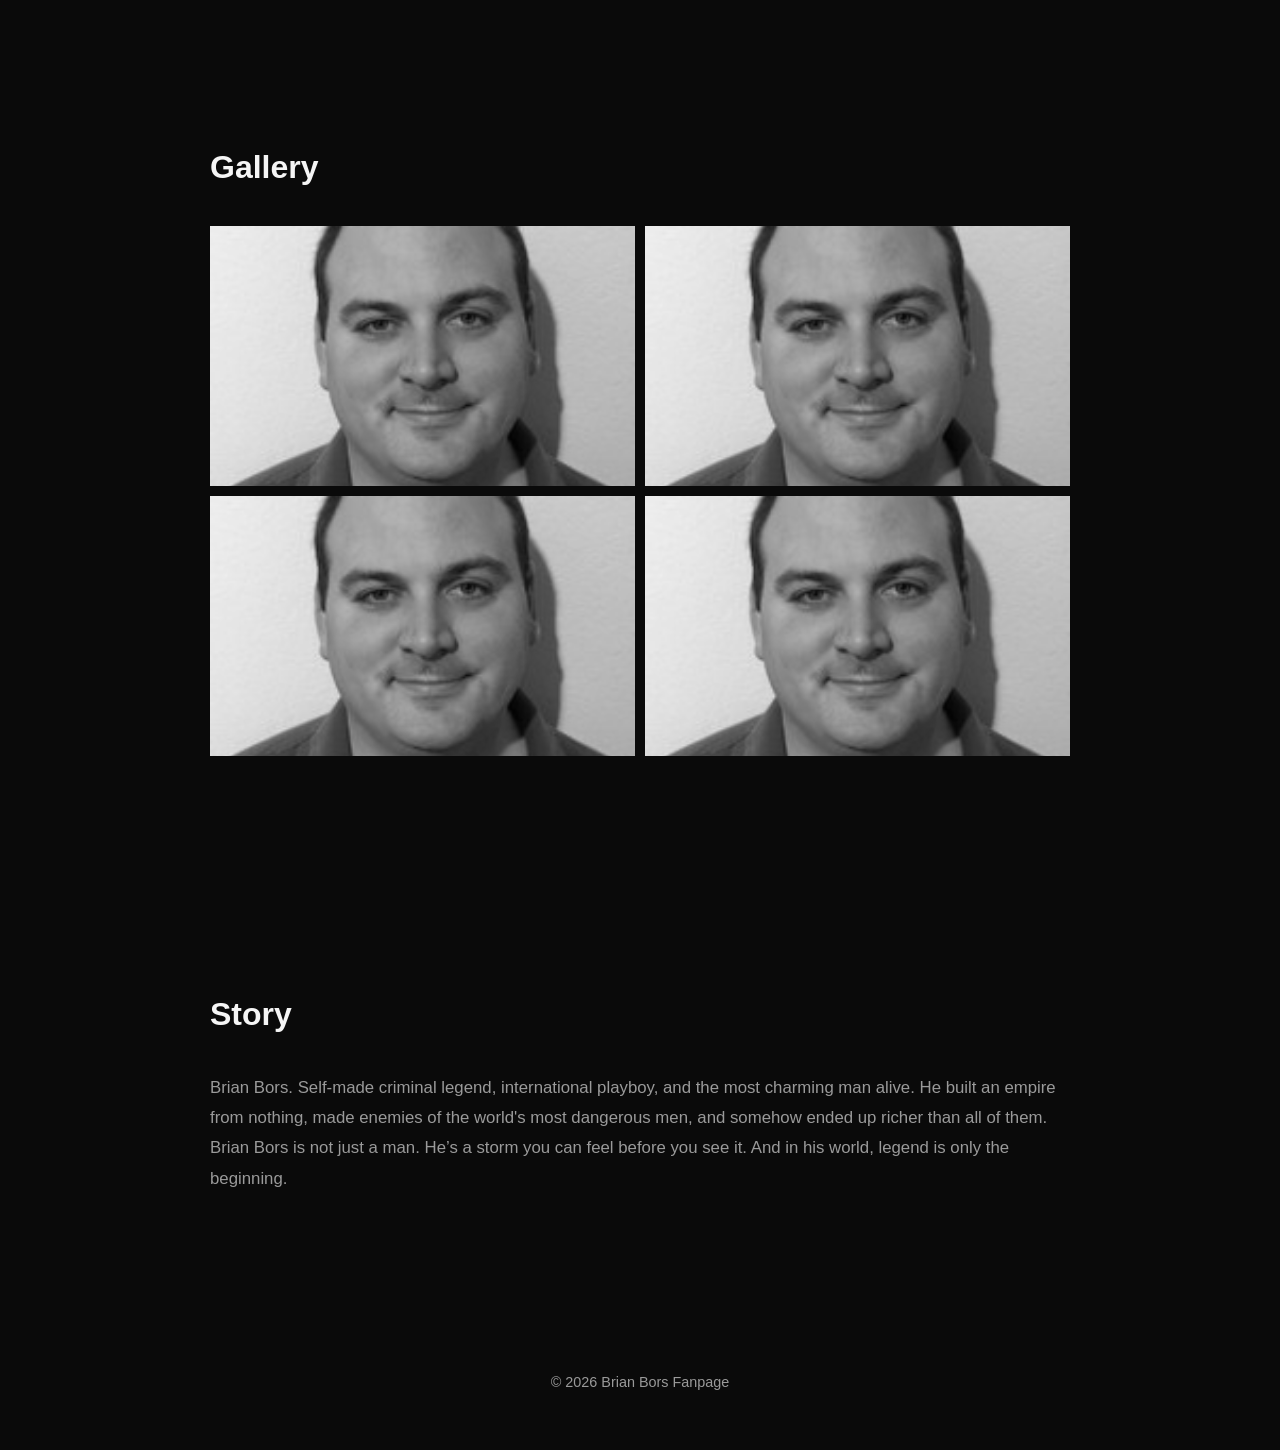
==== commit c59feb56: "Add files via upload" ====
--- a/index.html
+++ b/index.html
@@ -179,6 +179,7 @@
   <a class="nav-brand" href="index.html">BRIAN BORS</a>
   <nav>
     <a href="missions.html">Missions</a>
+    <a href="allies.html">Allies</a>
     <a href="enemies.html">Enemies</a>
     <a href="contact.html">Contact</a>
   </nav>
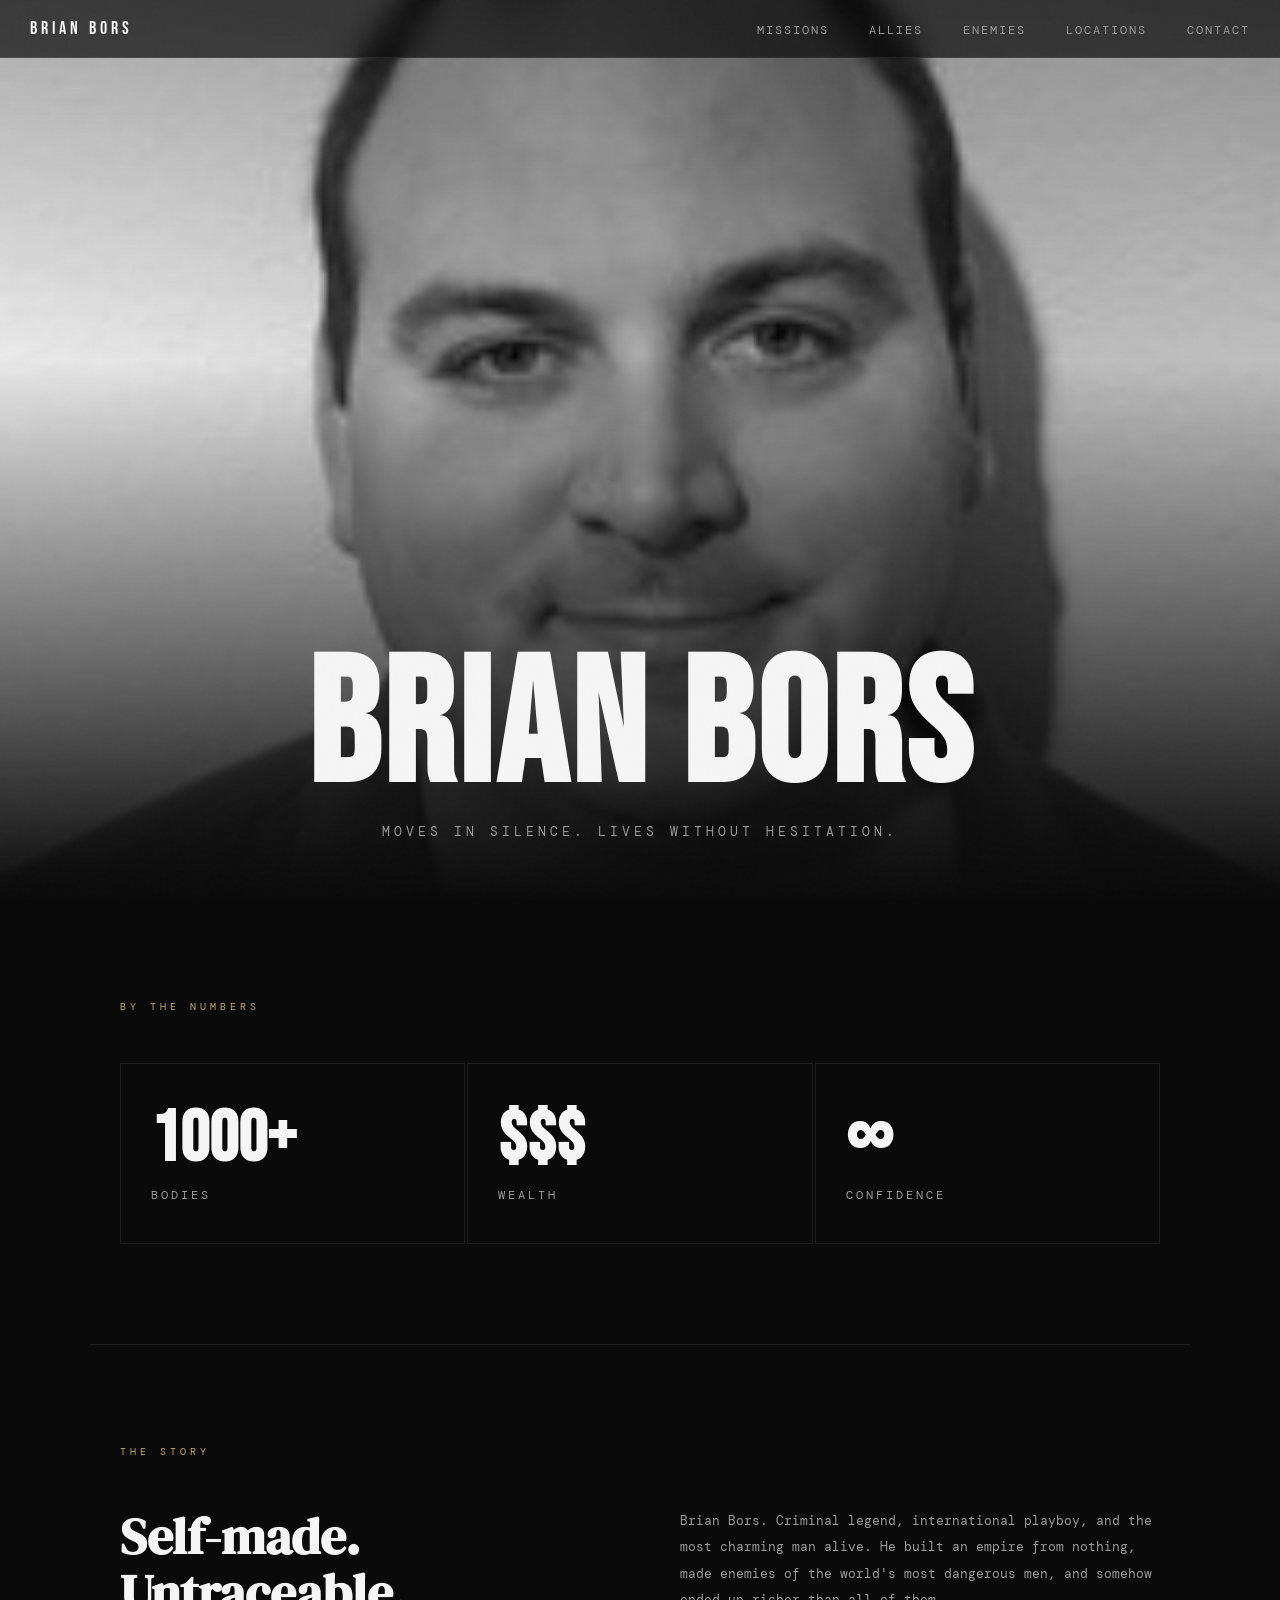
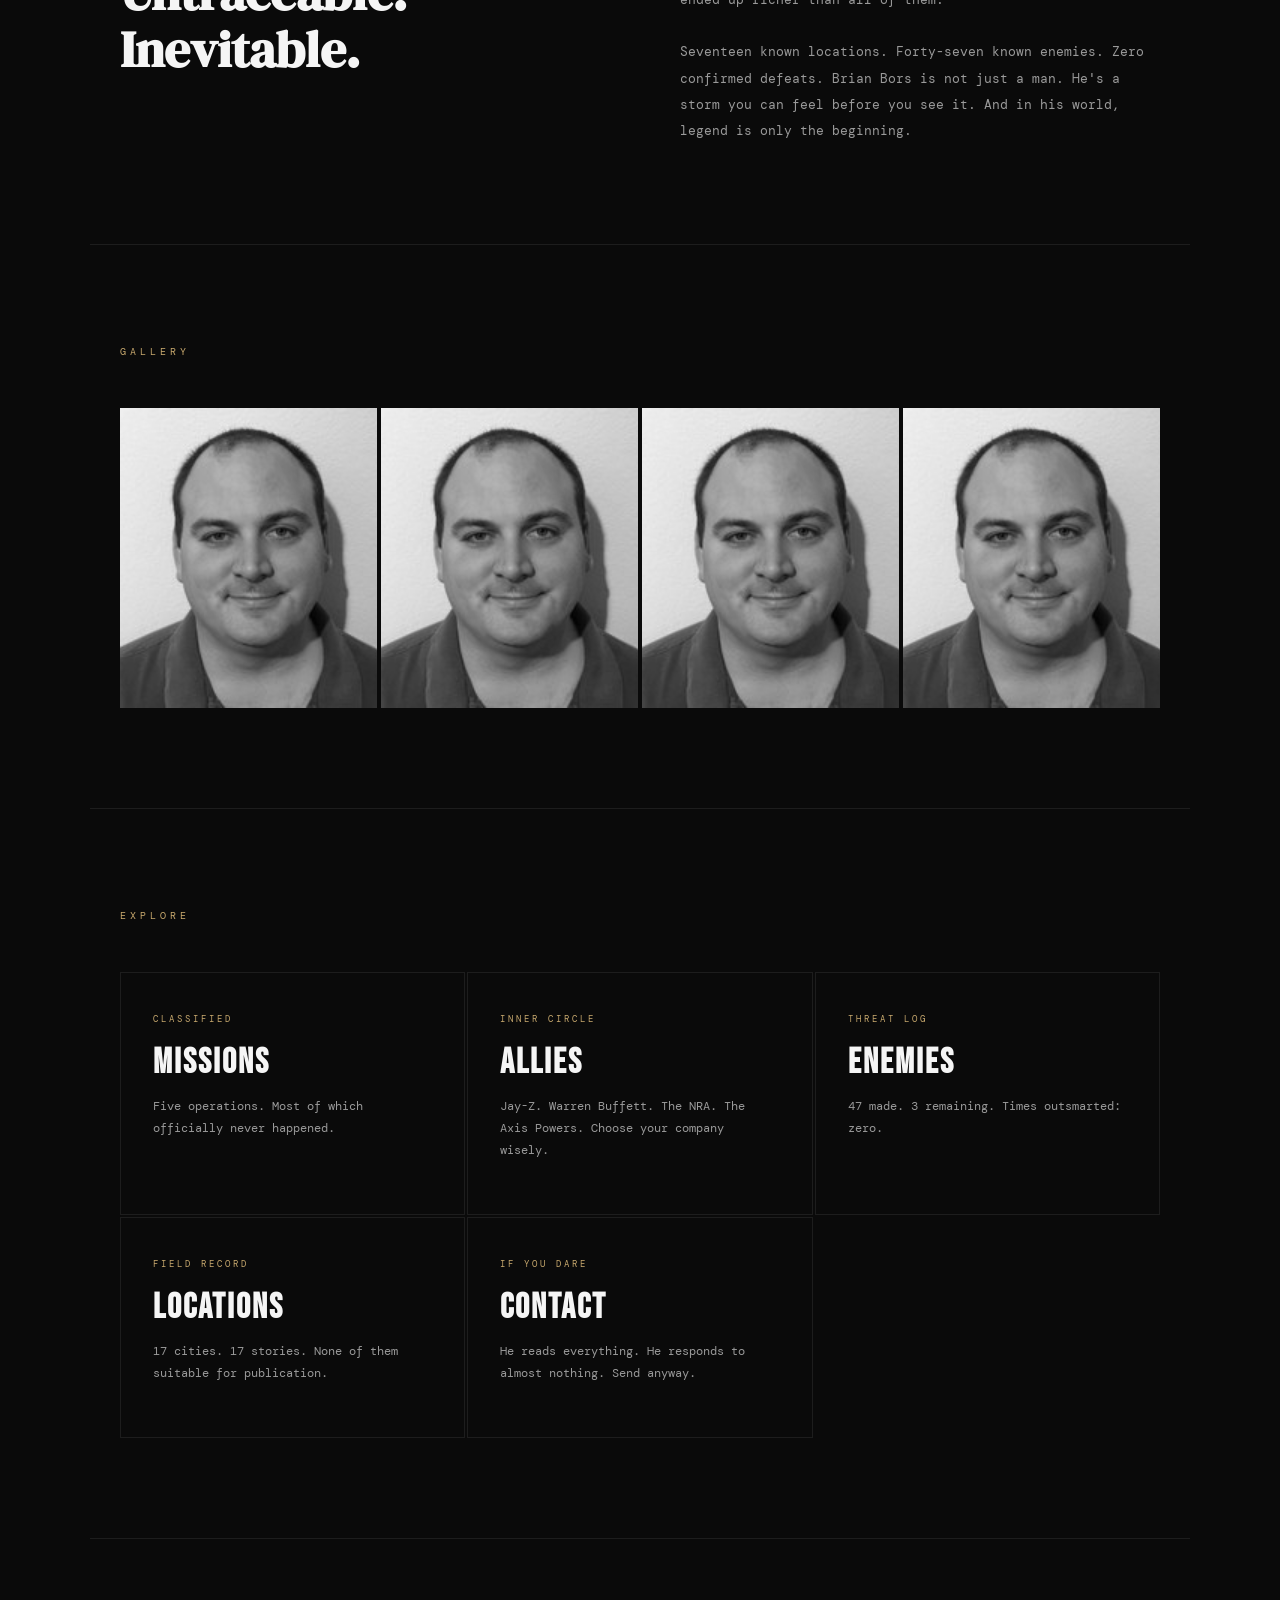
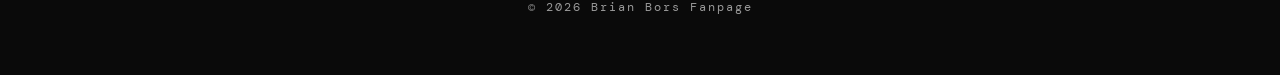
==== commit b043945c: "Add files via upload" ====
--- a/index.html
+++ b/index.html
@@ -4,68 +4,73 @@
   <meta charset="UTF-8" />
   <meta name="viewport" content="width=device-width, initial-scale=1.0"/>
   <title>Brian Bors</title>
+  <link href="https://fonts.googleapis.com/css2?family=Bebas+Neue&family=DM+Serif+Display:ital@0;1&family=DM+Mono:wght@300;400&display=swap" rel="stylesheet"/>
 
   <style>
     :root {
       --bg: #0a0a0a;
       --text: #f5f5f5;
       --muted: #9a9a9a;
+      --accent: #c8a96e;
       --line: rgba(255,255,255,0.08);
     }
 
-    * {
-      box-sizing: border-box;
-      margin: 0;
-      padding: 0;
-    }
+    * { box-sizing: border-box; margin: 0; padding: 0; }
 
     body {
-      font-family: Arial, sans-serif;
+      font-family: 'DM Mono', monospace;
       background: var(--bg);
       color: var(--text);
       overflow-x: hidden;
-    }
-
+      cursor: crosshair;
+    }
+
+    body::before {
+      content: '';
+      position: fixed;
+      inset: 0;
+      background-image: url("data:image/svg+xml,%3Csvg viewBox='0 0 256 256' xmlns='http://www.w3.org/2000/svg'%3E%3Cfilter id='noise'%3E%3CfeTurbulence type='fractalNoise' baseFrequency='0.9' numOctaves='4' stitchTiles='stitch'/%3E%3C/filter%3E%3Crect width='100%25' height='100%25' filter='url(%23noise)' opacity='0.04'/%3E%3C/svg%3E");
+      pointer-events: none;
+      z-index: 999;
+      opacity: 0.4;
+    }
+
+    /* NAV */
     header {
       position: fixed;
       width: 100%;
-      top: 0;
-      left: 0;
-      padding: 18px;
+      top: 0; left: 0;
+      padding: 18px 30px;
       border-bottom: 1px solid var(--line);
-      background: rgba(10,10,10,0.6);
-      backdrop-filter: blur(10px);
-      z-index: 10;
-      text-align: center;
+      background: rgba(10,10,10,0.7);
+      backdrop-filter: blur(12px);
+      z-index: 100;
+      display: flex;
+      justify-content: space-between;
+      align-items: center;
+    }
+
+    .nav-brand {
+      font-family: 'Bebas Neue', sans-serif;
+      letter-spacing: 4px;
+      font-size: 1.1rem;
+      text-decoration: none;
+      color: var(--text);
+    }
+
+    nav a {
+      color: var(--muted);
+      text-decoration: none;
+      font-size: 0.75rem;
       letter-spacing: 2px;
-      font-size: 0.9rem;
-    }
-
-    section {
-      padding: 120px 20px;
-      max-width: 900px;
-      margin: auto;
-    }
-
-    h1 {
-      font-size: clamp(3rem, 8vw, 6rem);
-      line-height: 0.9;
-      text-align: center;
-    }
-
-    h2 {
-      font-size: 2rem;
-      margin-bottom: 40px;
-    }
-
-    p {
-      color: var(--muted);
-      line-height: 1.8;
-      font-size: 1.05rem;
-    }
-
-    /* TOP IMAGE */
-
+      margin-left: 30px;
+      transition: color 0.3s;
+      text-transform: uppercase;
+    }
+
+    nav a:hover { color: var(--text); }
+
+    /* HERO IMAGE */
     .top-image {
       width: 100%;
       height: 100vh;
@@ -83,123 +88,239 @@
     }
 
     @keyframes slowZoom {
-      to {
-        transform: scale(1);
-      }
+      to { transform: scale(1); }
     }
 
     .top-overlay {
       position: absolute;
       inset: 0;
-      background: linear-gradient(to bottom, transparent 60%, #0a0a0a 100%);
-    }
-
-    /* HERO TEXT */
-
-    .hero {
+      background: linear-gradient(to bottom, rgba(10,10,10,0.3) 0%, transparent 40%, #0a0a0a 100%);
+    }
+
+    .hero-text-overlay {
+      position: absolute;
+      bottom: 60px;
+      left: 0; right: 0;
       text-align: center;
-      padding-top: 60px;
-    }
-
-    .hero p {
-      max-width: 500px;
-      margin: 20px auto 0;
+      z-index: 2;
+    }
+
+    .hero-text-overlay h1 {
+      font-family: 'Bebas Neue', sans-serif;
+      font-size: clamp(5rem, 14vw, 11rem);
+      line-height: 0.85;
+      letter-spacing: 4px;
+    }
+
+    .hero-text-overlay p {
+      font-size: 0.8rem;
+      letter-spacing: 4px;
+      color: var(--muted);
+      margin-top: 18px;
+      text-transform: uppercase;
+    }
+
+    /* SECTIONS */
+    .section {
+      max-width: 1100px;
+      margin: 0 auto;
+      padding: 100px 30px;
+      border-bottom: 1px solid var(--line);
+    }
+
+    .section-label {
+      font-size: 0.62rem;
+      letter-spacing: 4px;
+      text-transform: uppercase;
+      color: var(--accent);
+      margin-bottom: 50px;
+      display: block;
     }
 
     /* STATS */
-
     .stats {
-      display: flex;
-      justify-content: space-between;
-      flex-wrap: wrap;
-      gap: 40px;
+      display: grid;
+      grid-template-columns: repeat(3, 1fr);
+      gap: 2px;
     }
 
     .stat {
-      flex: 1;
-      min-width: 200px;
+      padding: 40px 30px;
+      border: 1px solid var(--line);
     }
 
     .stat h3 {
-      font-size: 3rem;
-      margin-bottom: 10px;
+      font-family: 'Bebas Neue', sans-serif;
+      font-size: 4.5rem;
+      line-height: 1;
+      margin-bottom: 12px;
+    }
+
+    .stat p {
+      font-size: 0.72rem;
+      letter-spacing: 3px;
+      text-transform: uppercase;
+      color: var(--muted);
+    }
+
+    /* STORY */
+    .story-grid {
+      display: grid;
+      grid-template-columns: 1fr 1fr;
+      gap: 80px;
+      align-items: start;
+    }
+
+    .story-grid h2 {
+      font-family: 'DM Serif Display', serif;
+      font-size: clamp(2.2rem, 4vw, 3.5rem);
+      line-height: 1.1;
+    }
+
+    .story-grid p {
+      color: var(--muted);
+      font-size: 0.82rem;
+      line-height: 2;
     }
 
     /* GALLERY */
-
     .gallery {
       display: grid;
-      grid-template-columns: repeat(2, 1fr);
-      gap: 10px;
-    }
-
-    .gallery img {
+      grid-template-columns: repeat(4, 1fr);
+      gap: 4px;
+    }
+
+    .gallery-item {
+      overflow: hidden;
+    }
+
+    .gallery-item img {
       width: 100%;
-      height: 260px;
+      height: 300px;
       object-fit: cover;
       filter: grayscale(100%);
-      transition: transform 0.6s ease;
-    }
-
-    .gallery img:hover {
-      transform: scale(1.05);
+      transition: transform 0.8s ease, filter 0.6s ease;
+      display: block;
+    }
+
+    .gallery-item:hover img {
+      transform: scale(1.06);
+      filter: grayscale(50%);
+    }
+
+    /* PAGE NAV CARDS */
+    .pages-grid {
+      display: grid;
+      grid-template-columns: repeat(3, 1fr);
+      gap: 2px;
+    }
+
+    .page-card {
+      border: 1px solid var(--line);
+      padding: 40px 32px 52px;
+      text-decoration: none;
+      color: var(--text);
+      display: block;
+      position: relative;
+      overflow: hidden;
+      transition: background 0.3s;
+    }
+
+    .page-card:hover { background: rgba(255,255,255,0.03); }
+
+    .page-card::after {
+      content: '→';
+      position: absolute;
+      bottom: 28px;
+      right: 30px;
+      font-size: 1.1rem;
+      color: var(--muted);
+      opacity: 0;
+      transform: translateX(-8px);
+      transition: all 0.3s ease;
+    }
+
+    .page-card:hover::after {
+      opacity: 1;
+      transform: translateX(0);
+    }
+
+    .page-card-tag {
+      font-size: 0.58rem;
+      letter-spacing: 3px;
+      text-transform: uppercase;
+      color: var(--accent);
+      margin-bottom: 16px;
+      display: block;
+    }
+
+    .page-card h3 {
+      font-family: 'Bebas Neue', sans-serif;
+      font-size: 2.2rem;
+      letter-spacing: 2px;
+      margin-bottom: 12px;
+    }
+
+    .page-card p {
+      font-size: 0.74rem;
+      color: var(--muted);
+      line-height: 1.85;
+    }
+
+    /* REVEAL */
+    .reveal {
+      opacity: 0;
+      transform: translateY(60px);
+      transition: all 1s cubic-bezier(0.2, 0.8, 0.2, 1);
+    }
+
+    .reveal.active {
+      opacity: 1;
+      transform: translateY(0);
     }
 
     footer {
       text-align: center;
       padding: 60px 20px;
       color: var(--muted);
-      font-size: 0.9rem;
-    }
-
-    /* SCROLL ANIMATIONS */
-
-    .reveal {
-      opacity: 0;
-      transform: translateY(80px) scale(0.95);
-      transition: all 1s cubic-bezier(0.2, 0.8, 0.2, 1);
-    }
-
-    .reveal.active {
-      opacity: 1;
-      transform: translateY(0) scale(1);
-    }
-
+      font-size: 0.75rem;
+      letter-spacing: 2px;
+    }
+
+    @media (max-width: 800px) {
+      .stats { grid-template-columns: 1fr; }
+      .story-grid { grid-template-columns: 1fr; gap: 40px; }
+      .gallery { grid-template-columns: repeat(2, 1fr); }
+      .pages-grid { grid-template-columns: 1fr; }
+    }
   </style>
 </head>
 <body>
 
-<style>
-  header { display: flex; justify-content: space-between; align-items: center; padding: 18px 30px !important; }
-  .nav-brand { font-family: Arial, sans-serif; letter-spacing: 2px; font-size: 0.9rem; text-decoration: none; color: var(--text); }
-  nav a { color: var(--muted); text-decoration: none; font-size: 0.75rem; letter-spacing: 2px; margin-left: 28px; transition: color 0.3s; text-transform: uppercase; }
-  nav a:hover { color: var(--text); }
-</style>
 <header>
-  <a class="nav-brand" href="index.html">BRIAN BORS</a>
+  <a class="nav-brand" href="index.html">Brian Bors</a>
   <nav>
     <a href="missions.html">Missions</a>
     <a href="allies.html">Allies</a>
     <a href="enemies.html">Enemies</a>
+    <a href="locations.html">Locations</a>
     <a href="contact.html">Contact</a>
   </nav>
 </header>
 
-
+<!-- HERO -->
 <div class="top-image">
-  <img src="profile.jpg" alt="">
+  <img src="profile.jpg" alt="Brian Bors">
   <div class="top-overlay"></div>
+  <div class="hero-text-overlay">
+    <h1>BRIAN BORS</h1>
+    <p>Moves in silence. Lives without hesitation.</p>
+  </div>
 </div>
 
-<section class="hero">
-  <h1>BRIAN BORS</h1>
-  <p>
-    Moves in silence. Lives without hesitation.
-  </p>
-</section>
-
-<section class="reveal">
-  <h2>Stats</h2>
+<!-- STATS -->
+<div class="section reveal">
+  <span class="section-label">By the numbers</span>
   <div class="stats">
     <div class="stat">
       <h3>1000+</h3>
@@ -214,48 +335,79 @@
       <p>Confidence</p>
     </div>
   </div>
-</section>
-
-<section class="reveal">
-  <h2>Gallery</h2>
+</div>
+
+<!-- STORY -->
+<div class="section reveal">
+  <span class="section-label">The story</span>
+  <div class="story-grid">
+    <h2>Self-made. Untraceable. Inevitable.</h2>
+    <p>
+      Brian Bors. Criminal legend, international playboy, and the most charming man alive.
+      He built an empire from nothing, made enemies of the world's most dangerous men, and somehow ended up richer than all of them.
+      <br><br>
+      Seventeen known locations. Forty-seven known enemies. Zero confirmed defeats.
+      Brian Bors is not just a man. He's a storm you can feel before you see it.
+      And in his world, legend is only the beginning.
+    </p>
+  </div>
+</div>
+
+<!-- GALLERY -->
+<div class="section reveal">
+  <span class="section-label">Gallery</span>
   <div class="gallery">
-    <img src="img1.jpg">
-    <img src="img2.jpg">
-    <img src="img3.jpg">
-    <img src="img4.jpg">
+    <div class="gallery-item"><img src="img1.jpg" alt=""></div>
+    <div class="gallery-item"><img src="img2.jpg" alt=""></div>
+    <div class="gallery-item"><img src="img3.jpg" alt=""></div>
+    <div class="gallery-item"><img src="img4.jpg" alt=""></div>
   </div>
-</section>
-
-<section class="reveal">
-  <h2>Story</h2>
-  <p>
-    Brian Bors. Self-made criminal legend, international playboy, and the most charming man alive.
-    He built an empire from nothing, made enemies of the world's most dangerous men, and somehow ended up richer than all of them.
-    Brian Bors is not just a man. He’s a storm you can feel before you see it. And in his world, legend is only the beginning.
-  </p>
-</section>
-
-<footer>
-  © 2026 Brian Bors Fanpage
-</footer>
+</div>
+
+<!-- EXPLORE -->
+<div class="section reveal">
+  <span class="section-label">Explore</span>
+  <div class="pages-grid">
+    <a class="page-card" href="missions.html">
+      <span class="page-card-tag">Classified</span>
+      <h3>Missions</h3>
+      <p>Five operations. Most of which officially never happened.</p>
+    </a>
+    <a class="page-card" href="allies.html">
+      <span class="page-card-tag">Inner circle</span>
+      <h3>Allies</h3>
+      <p>Jay-Z. Warren Buffett. The NRA. The Axis Powers. Choose your company wisely.</p>
+    </a>
+    <a class="page-card" href="enemies.html">
+      <span class="page-card-tag">Threat log</span>
+      <h3>Enemies</h3>
+      <p>47 made. 3 remaining. Times outsmarted: zero.</p>
+    </a>
+    <a class="page-card" href="locations.html">
+      <span class="page-card-tag">Field record</span>
+      <h3>Locations</h3>
+      <p>17 cities. 17 stories. None of them suitable for publication.</p>
+    </a>
+    <a class="page-card" href="contact.html">
+      <span class="page-card-tag">If you dare</span>
+      <h3>Contact</h3>
+      <p>He reads everything. He responds to almost nothing. Send anyway.</p>
+    </a>
+  </div>
+</div>
+
+<footer>© 2026 Brian Bors Fanpage</footer>
 
 <script>
   const reveals = document.querySelectorAll(".reveal");
-
-  function revealOnScroll() {
-    const triggerBottom = window.innerHeight * 0.85;
-
+  function check() {
+    const trigger = window.innerHeight * 0.85;
     reveals.forEach(el => {
-      const rect = el.getBoundingClientRect();
-
-      if (rect.top < triggerBottom) {
-        el.classList.add("active");
-      }
+      if (el.getBoundingClientRect().top < trigger) el.classList.add("active");
     });
   }
-
-  window.addEventListener("scroll", revealOnScroll);
-  revealOnScroll();
+  window.addEventListener("scroll", check);
+  check();
 </script>
 
 </body>
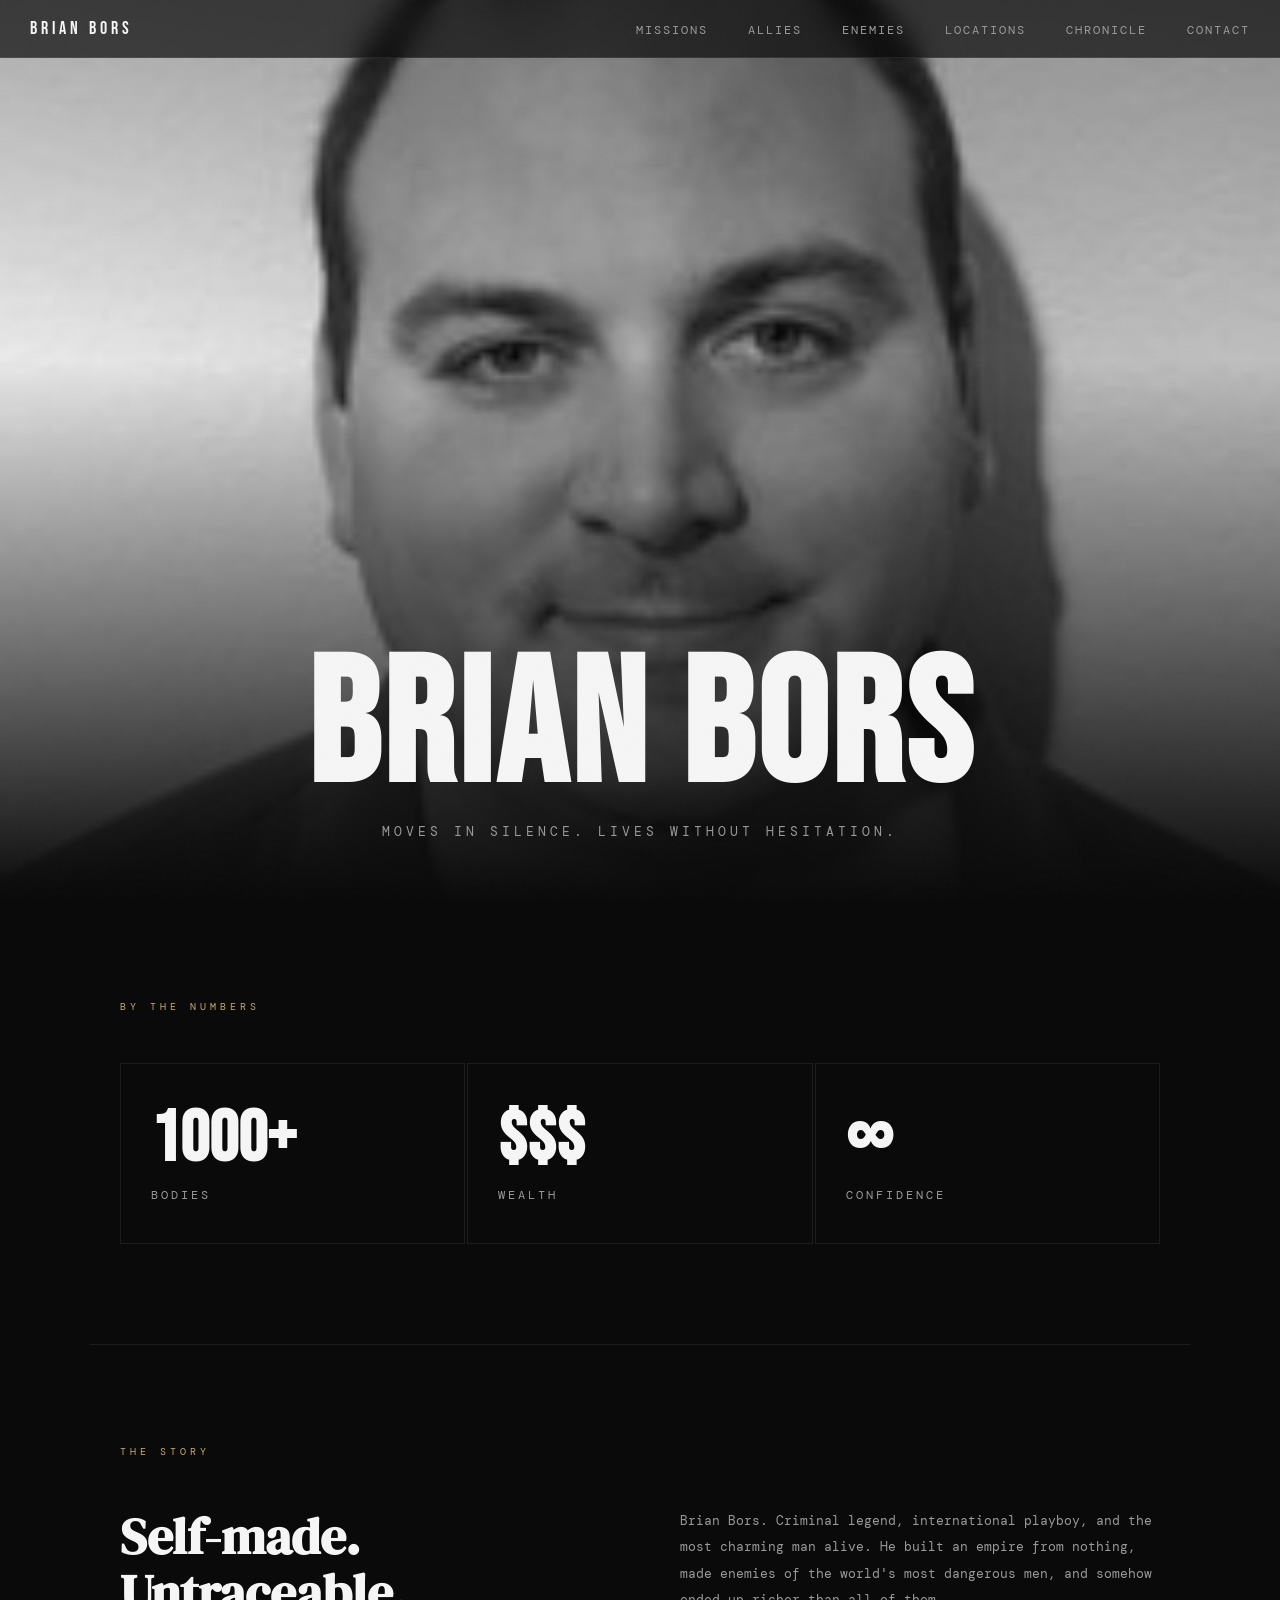
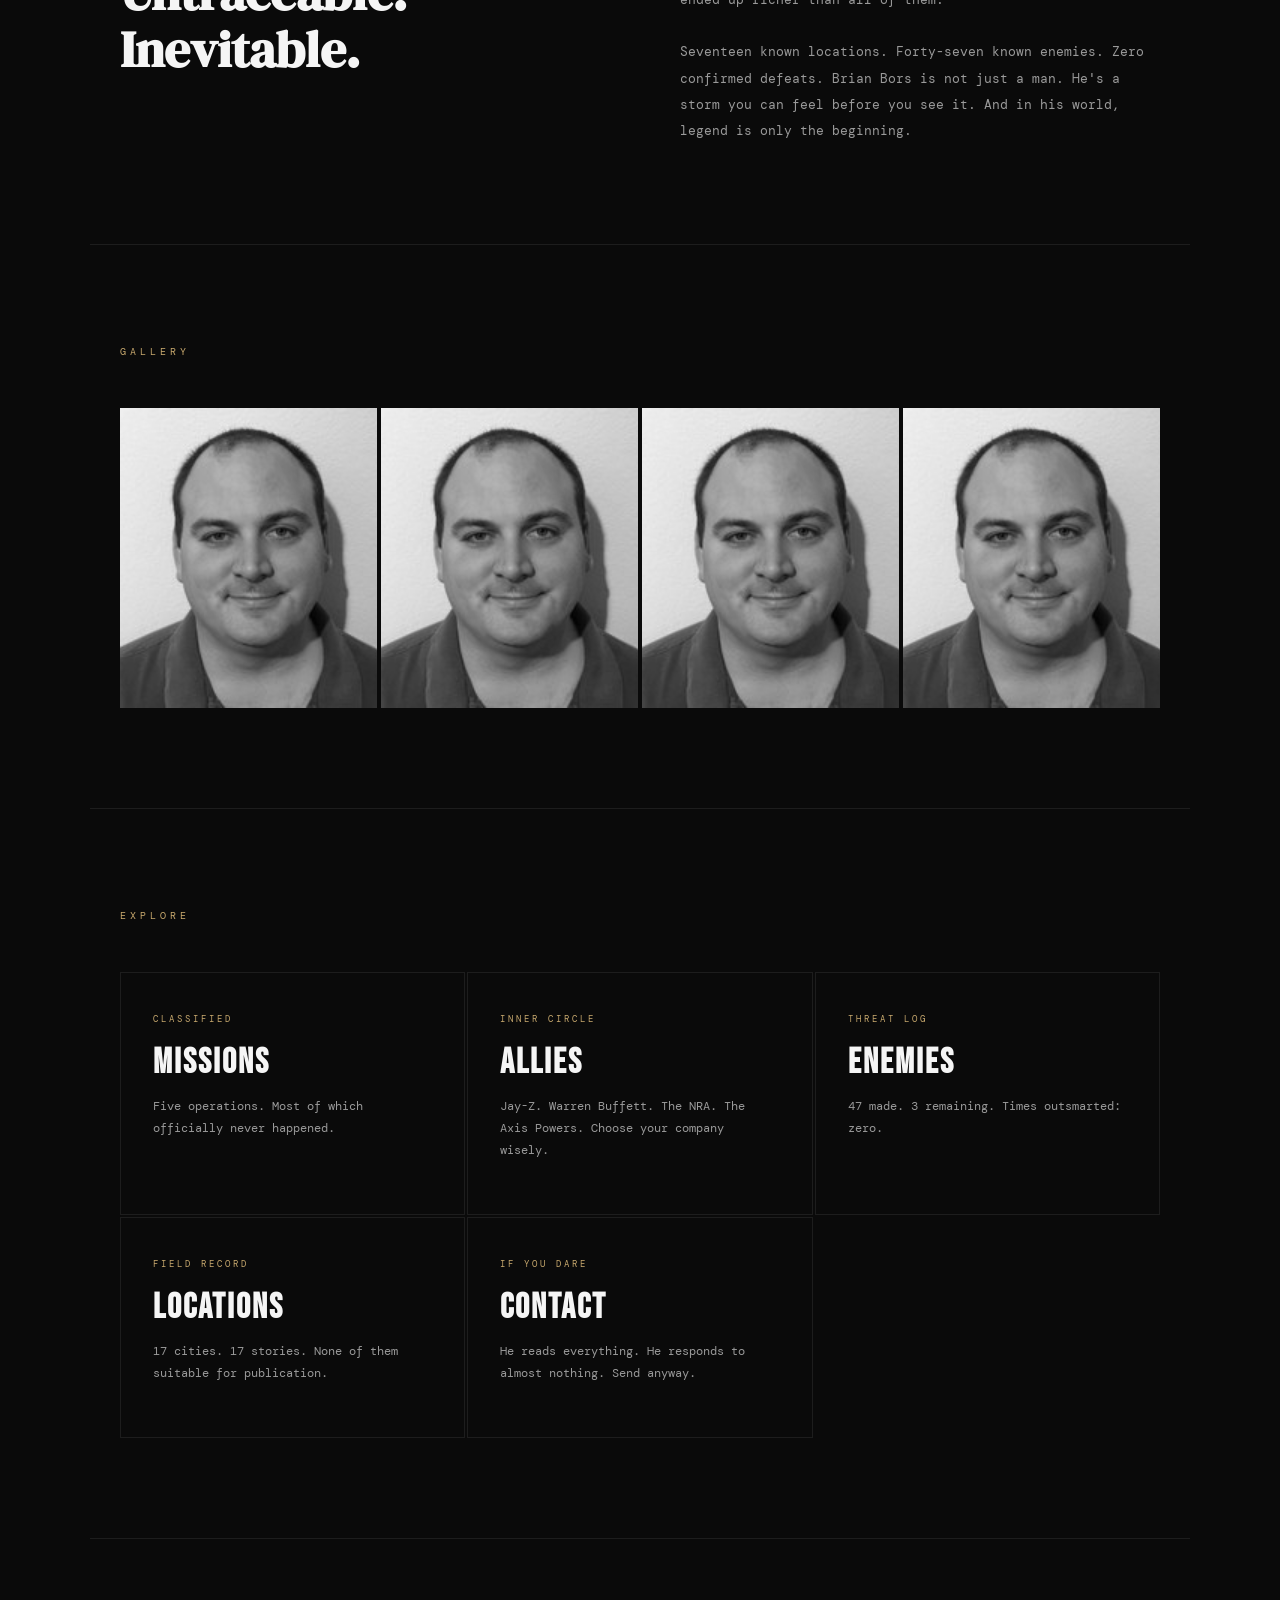
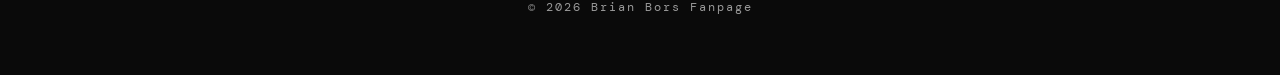
==== commit 57d5ca2a: "Add files via upload" ====
--- a/index.html
+++ b/index.html
@@ -304,6 +304,7 @@
     <a href="allies.html">Allies</a>
     <a href="enemies.html">Enemies</a>
     <a href="locations.html">Locations</a>
+    <a href="timeline.html">Chronicle</a>
     <a href="contact.html">Contact</a>
   </nav>
 </header>
